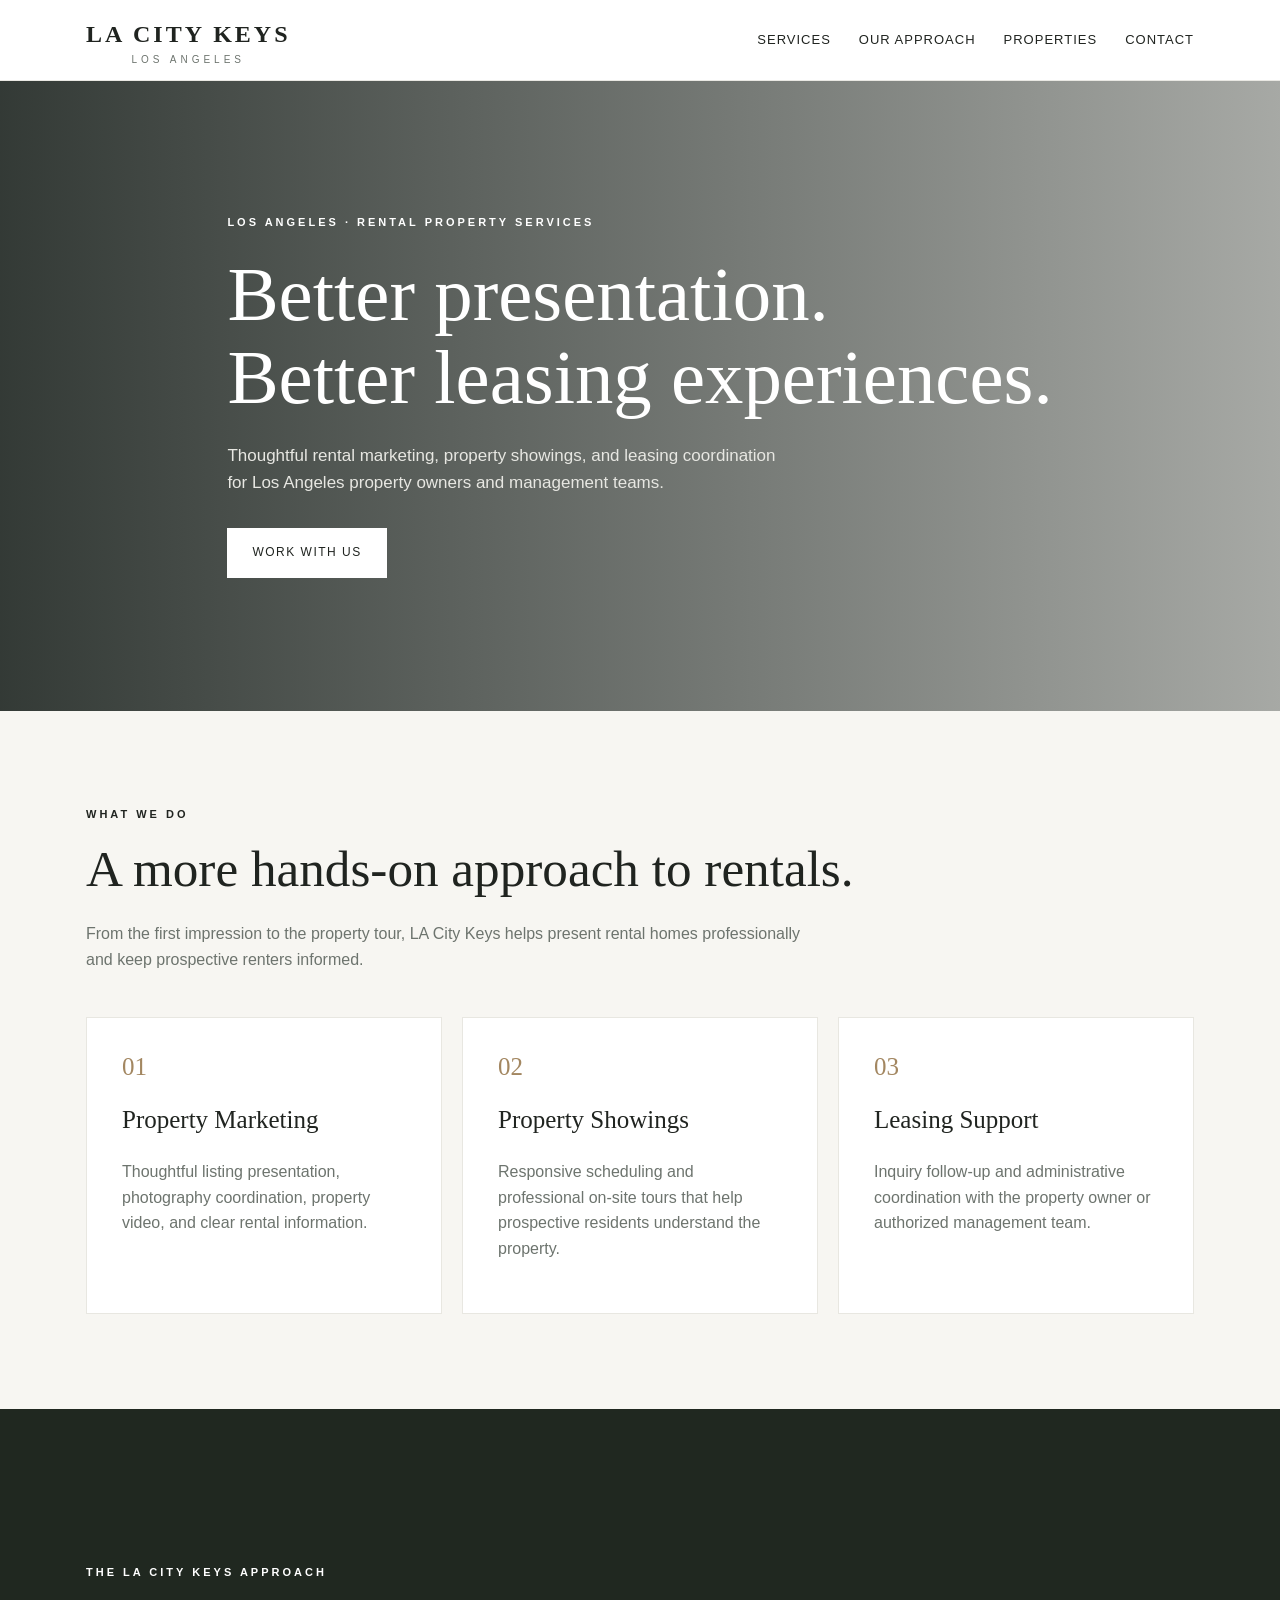
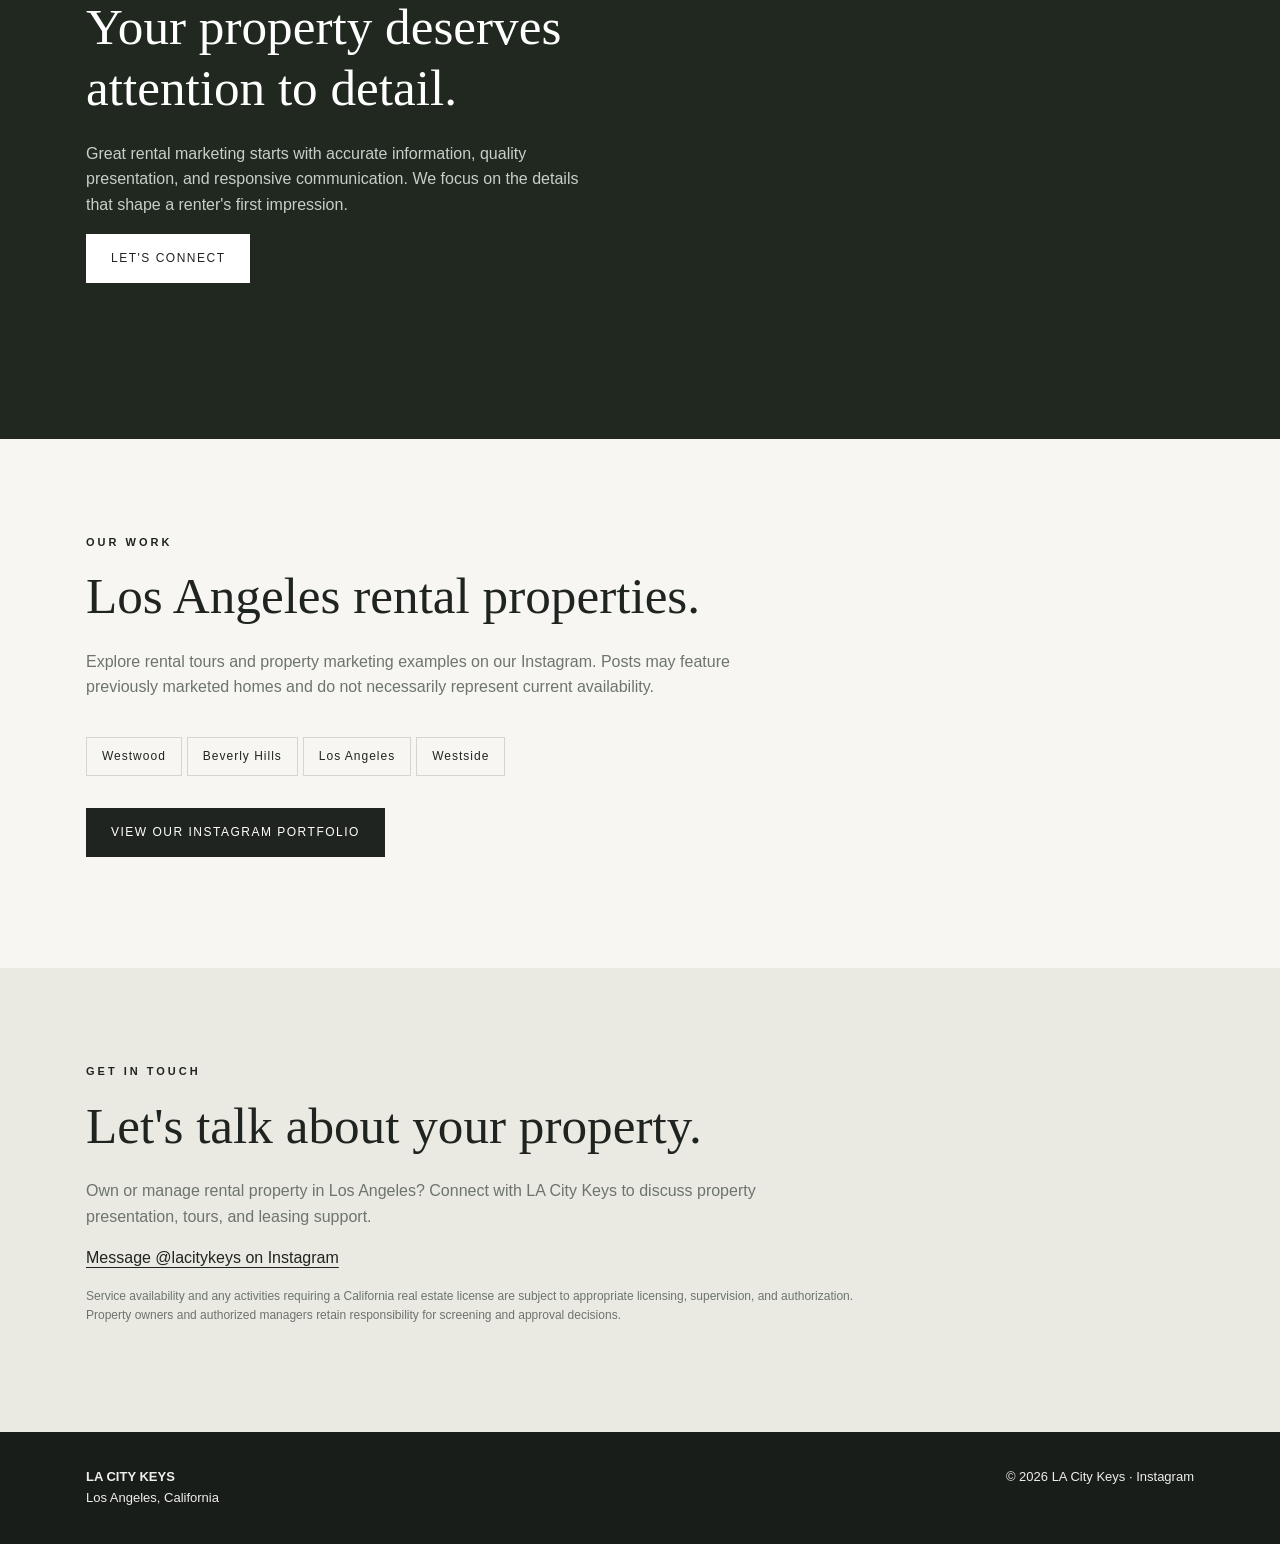
==== index.html @ 5810ad97 "Add files via upload" ====
<!doctype html>
<html lang="en"><head><meta charset="utf-8"><meta name="viewport" content="width=device-width,initial-scale=1"><meta name="description" content="LA City Keys provides rental property marketing, professional property tours, and leasing coordination support across Los Angeles."><title>LA City Keys | Los Angeles Rental Marketing & Leasing Support</title><style>
:root{--ink:#202420;--cream:#f7f6f2;--muted:#6d746e;--accent:#a38761}*{box-sizing:border-box}html{scroll-behavior:smooth}body{margin:0;font-family:Arial,Helvetica,sans-serif;color:var(--ink);background:var(--cream);line-height:1.6}a{color:inherit;text-decoration:none}.wrap{max-width:1160px;margin:auto;padding:0 26px}header{background:#fff;position:sticky;top:0;z-index:10;border-bottom:1px solid #e9e8e3}nav{display:flex;justify-content:space-between;align-items:center;min-height:80px}.logo{font-family:Georgia,serif;font-size:24px;letter-spacing:3px;font-weight:bold}.logo small{display:block;font:10px Arial;letter-spacing:4px;color:var(--muted);text-align:center}nav .links{display:flex;gap:28px;align-items:center;font-size:13px;letter-spacing:1px;text-transform:uppercase}.button{display:inline-block;background:var(--ink);color:white;padding:15px 25px;font-size:12px;letter-spacing:1.5px;text-transform:uppercase;border:0;cursor:pointer}.button.light{background:#fff;color:var(--ink)}.hero{min-height:630px;display:flex;align-items:center;background:linear-gradient(90deg,rgba(17,25,21,.85),rgba(17,25,21,.35)),url('https://images.unsplash.com/photo-1600607687939-ce8a6c25118c?auto=format&fit=crop&w=1800&q=85') center/cover;color:white}.eyebrow{text-transform:uppercase;letter-spacing:3px;font-size:11px;font-weight:bold}.hero h1{font-family:Georgia,serif;font-size:clamp(45px,6vw,83px);line-height:1.08;max-width:850px;font-weight:normal;margin:22px 0}.hero p{max-width:570px;font-size:17px;color:#e7e7e2;margin-bottom:32px}section{padding:95px 0}.heading{font:normal clamp(34px,4vw,52px) Georgia,serif;line-height:1.2;margin:14px 0 22px}.intro{max-width:720px;color:var(--muted)}.grid{display:grid;grid-template-columns:repeat(3,1fr);gap:20px;margin-top:45px}.tile{background:white;padding:35px;border:1px solid #e8e7e1}.num{font:25px Georgia,serif;color:var(--accent)}h3{font:normal 25px Georgia,serif}.tile p,.split p{color:var(--muted)}.dark{background:#202820;color:#fff}.dark p{color:#c8cec8}.split{display:grid;grid-template-columns:1fr 1fr;gap:70px;align-items:center}.photo{min-height:440px;background:url('https://images.unsplash.com/photo-1600566753190-17f0baa2a6c3?auto=format&fit=crop&w=1100&q=85') center/cover}.tag{display:inline-block;border:1px solid #d6d6ce;padding:9px 15px;margin:7px 5px 0 0;font-size:12px;letter-spacing:1px}.contact{background:#eae9e2}.contact a{text-decoration:underline;text-underline-offset:4px}footer{background:#181d19;color:#eee;padding:35px 0;font-size:13px}footer .wrap{display:flex;justify-content:space-between;gap:20px}.fine{font-size:12px;color:#aeb6ae;max-width:800px}@media(max-width:750px){nav{flex-direction:column;padding:18px 0;gap:14px}nav .links{gap:14px;flex-wrap:wrap;justify-content:center;font-size:11px}.hero{min-height:570px}.grid,.split{grid-template-columns:1fr}.photo{min-height:290px}section{padding:65px 0}footer .wrap{flex-direction:column}}
</style></head><body>
<header><nav class="wrap"><a href="#top" class="logo">LA CITY KEYS<small>LOS ANGELES</small></a><div class="links"><a href="#services">Services</a><a href="#approach">Our Approach</a><a href="#portfolio">Properties</a><a href="#contact">Contact</a></div></nav></header>
<main id="top"><div class="hero"><div class="wrap"><div class="eyebrow">Los Angeles · Rental Property Services</div><h1>Better presentation.<br>Better leasing experiences.</h1><p>Thoughtful rental marketing, property showings, and leasing coordination for Los Angeles property owners and management teams.</p><a class="button light" href="#contact">Work With Us</a></div></div>
<section id="services"><div class="wrap"><div class="eyebrow">What we do</div><h2 class="heading">A more hands-on approach to rentals.</h2><p class="intro">From the first impression to the property tour, LA City Keys helps present rental homes professionally and keep prospective renters informed.</p><div class="grid"><article class="tile"><div class="num">01</div><h3>Property Marketing</h3><p>Thoughtful listing presentation, photography coordination, property video, and clear rental information.</p></article><article class="tile"><div class="num">02</div><h3>Property Showings</h3><p>Responsive scheduling and professional on-site tours that help prospective residents understand the property.</p></article><article class="tile"><div class="num">03</div><h3>Leasing Support</h3><p>Inquiry follow-up and administrative coordination with the property owner or authorized management team.</p></article></div></div></section>
<section id="approach" class="dark"><div class="wrap split"><div><div class="eyebrow">The LA City Keys approach</div><h2 class="heading">Your property deserves attention to detail.</h2><p>Great rental marketing starts with accurate information, quality presentation, and responsive communication. We focus on the details that shape a renter's first impression.</p><a class="button light" href="#contact">Let's Connect</a></div><div class="photo" role="img" aria-label="Contemporary residential interior"></div></div></section>
<section id="portfolio"><div class="wrap"><div class="eyebrow">Our work</div><h2 class="heading">Los Angeles rental properties.</h2><p class="intro">Explore rental tours and property marketing examples on our Instagram. Posts may feature previously marketed homes and do not necessarily represent current availability.</p><div style="margin-top:30px"><span class="tag">Westwood</span><span class="tag">Beverly Hills</span><span class="tag">Los Angeles</span><span class="tag">Westside</span></div><p style="margin-top:32px"><a class="button" href="https://www.instagram.com/lacitykeys/" target="_blank" rel="noopener">View Our Instagram Portfolio</a></p></div></section>
<section id="contact" class="contact"><div class="wrap"><div class="eyebrow">Get in touch</div><h2 class="heading">Let's talk about your property.</h2><p class="intro">Own or manage rental property in Los Angeles? Connect with LA City Keys to discuss property presentation, tours, and leasing support.</p><p><a href="https://www.instagram.com/lacitykeys/" target="_blank" rel="noopener">Message @lacitykeys on Instagram</a></p><p class="fine" style="color:#6d746e">Service availability and any activities requiring a California real estate license are subject to appropriate licensing, supervision, and authorization. Property owners and authorized managers retain responsibility for screening and approval decisions.</p></div></section></main>
<footer><div class="wrap"><div><strong>LA CITY KEYS</strong><div>Los Angeles, California</div></div><div>© <span id="year"></span> LA City Keys · <a href="https://www.instagram.com/lacitykeys/">Instagram</a></div></div></footer><script>document.getElementById('year').textContent=new Date().getFullYear()</script></body></html>
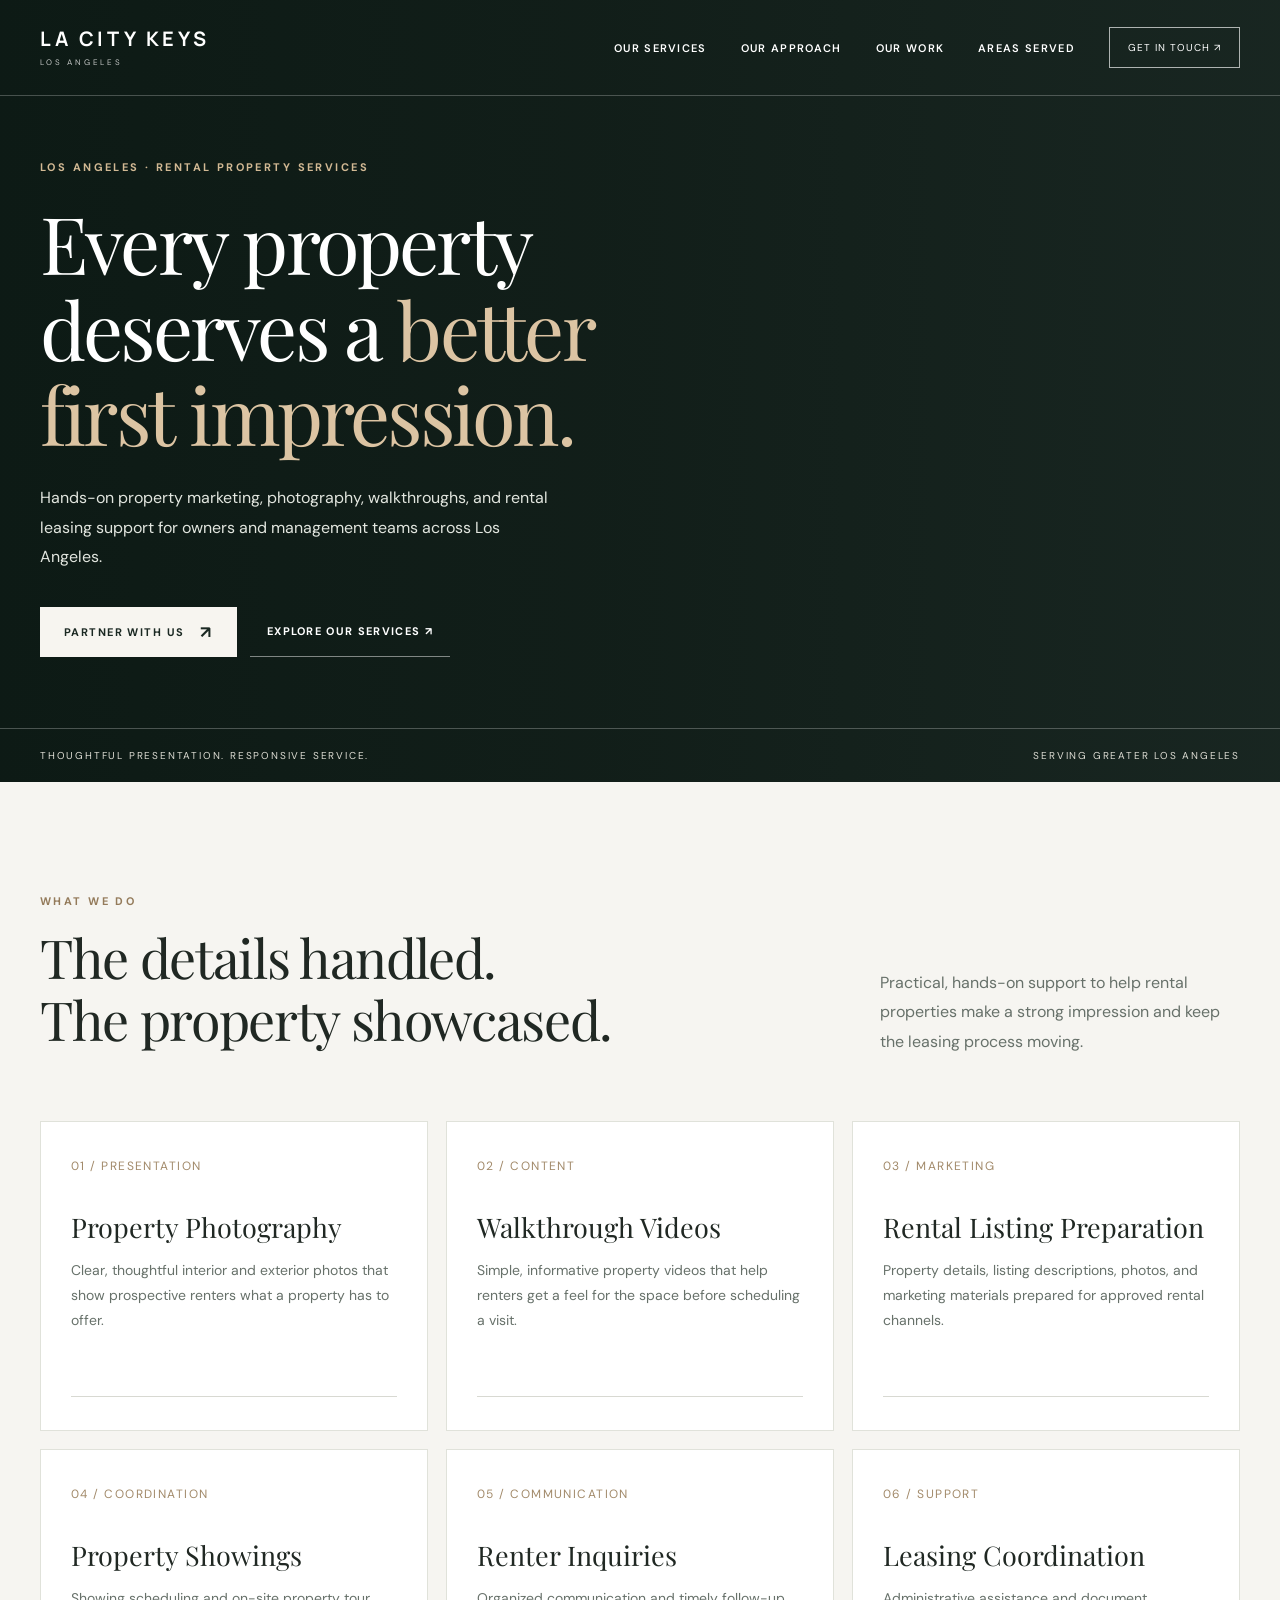
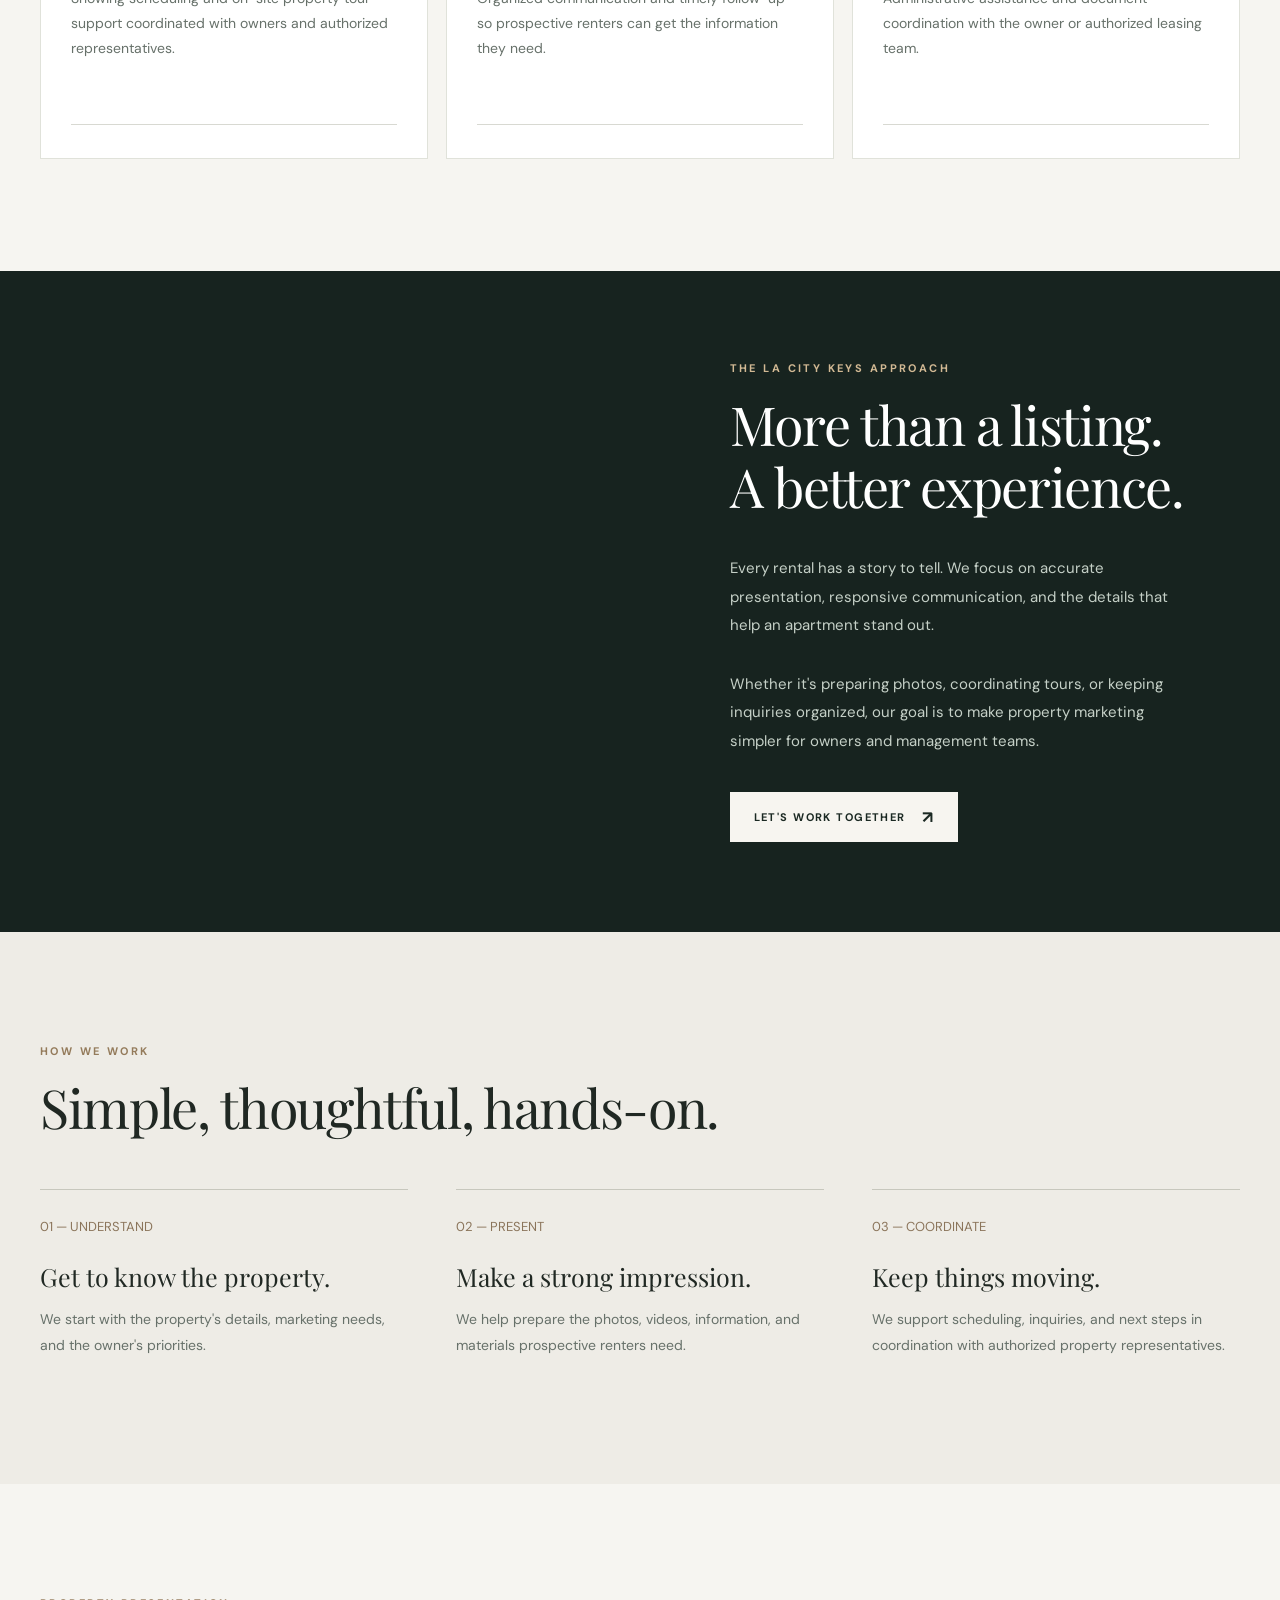
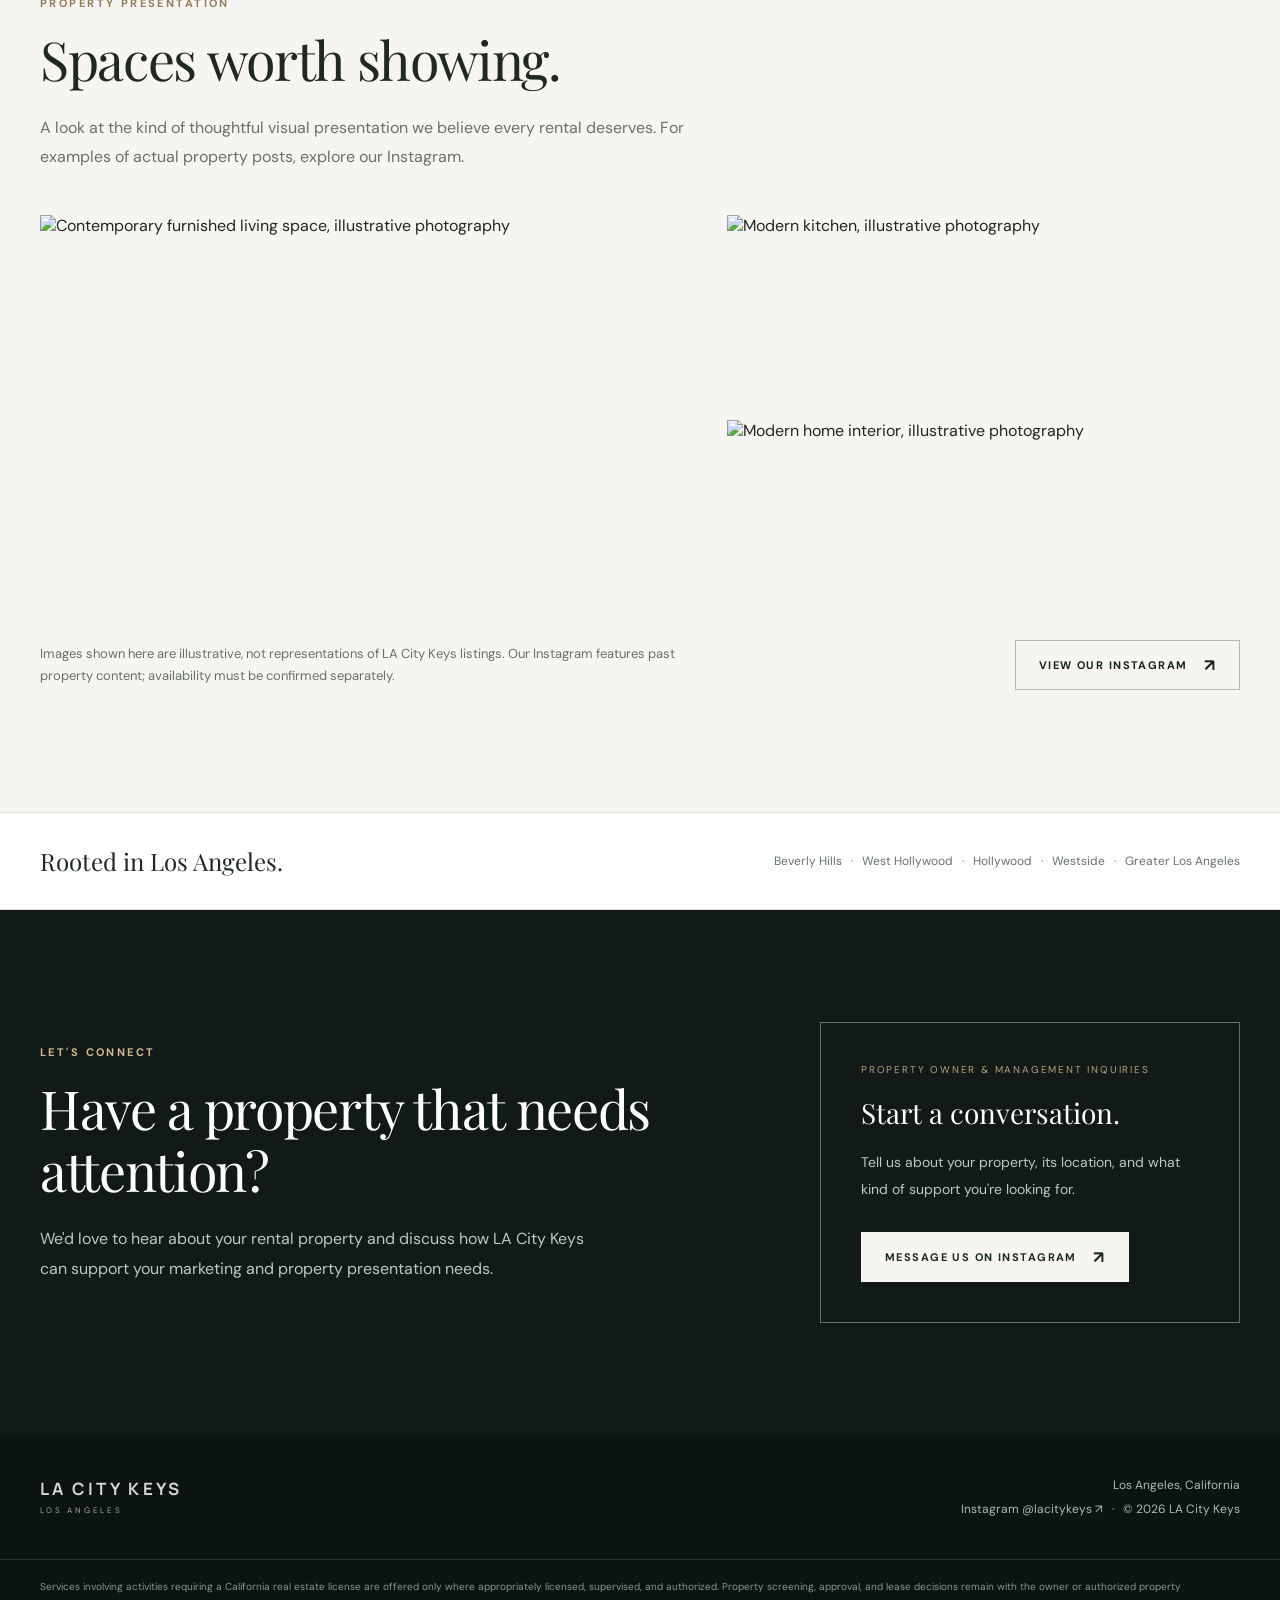
==== commit 6dc0c7dc: "Add files via upload" ====
--- a/index.html
+++ b/index.html
@@ -1,11 +1,26 @@
 <!doctype html>
-<html lang="en"><head><meta charset="utf-8"><meta name="viewport" content="width=device-width,initial-scale=1"><meta name="description" content="LA City Keys provides rental property marketing, professional property tours, and leasing coordination support across Los Angeles."><title>LA City Keys | Los Angeles Rental Marketing & Leasing Support</title><style>
-:root{--ink:#202420;--cream:#f7f6f2;--muted:#6d746e;--accent:#a38761}*{box-sizing:border-box}html{scroll-behavior:smooth}body{margin:0;font-family:Arial,Helvetica,sans-serif;color:var(--ink);background:var(--cream);line-height:1.6}a{color:inherit;text-decoration:none}.wrap{max-width:1160px;margin:auto;padding:0 26px}header{background:#fff;position:sticky;top:0;z-index:10;border-bottom:1px solid #e9e8e3}nav{display:flex;justify-content:space-between;align-items:center;min-height:80px}.logo{font-family:Georgia,serif;font-size:24px;letter-spacing:3px;font-weight:bold}.logo small{display:block;font:10px Arial;letter-spacing:4px;color:var(--muted);text-align:center}nav .links{display:flex;gap:28px;align-items:center;font-size:13px;letter-spacing:1px;text-transform:uppercase}.button{display:inline-block;background:var(--ink);color:white;padding:15px 25px;font-size:12px;letter-spacing:1.5px;text-transform:uppercase;border:0;cursor:pointer}.button.light{background:#fff;color:var(--ink)}.hero{min-height:630px;display:flex;align-items:center;background:linear-gradient(90deg,rgba(17,25,21,.85),rgba(17,25,21,.35)),url('https://images.unsplash.com/photo-1600607687939-ce8a6c25118c?auto=format&fit=crop&w=1800&q=85') center/cover;color:white}.eyebrow{text-transform:uppercase;letter-spacing:3px;font-size:11px;font-weight:bold}.hero h1{font-family:Georgia,serif;font-size:clamp(45px,6vw,83px);line-height:1.08;max-width:850px;font-weight:normal;margin:22px 0}.hero p{max-width:570px;font-size:17px;color:#e7e7e2;margin-bottom:32px}section{padding:95px 0}.heading{font:normal clamp(34px,4vw,52px) Georgia,serif;line-height:1.2;margin:14px 0 22px}.intro{max-width:720px;color:var(--muted)}.grid{display:grid;grid-template-columns:repeat(3,1fr);gap:20px;margin-top:45px}.tile{background:white;padding:35px;border:1px solid #e8e7e1}.num{font:25px Georgia,serif;color:var(--accent)}h3{font:normal 25px Georgia,serif}.tile p,.split p{color:var(--muted)}.dark{background:#202820;color:#fff}.dark p{color:#c8cec8}.split{display:grid;grid-template-columns:1fr 1fr;gap:70px;align-items:center}.photo{min-height:440px;background:url('https://images.unsplash.com/photo-1600566753190-17f0baa2a6c3?auto=format&fit=crop&w=1100&q=85') center/cover}.tag{display:inline-block;border:1px solid #d6d6ce;padding:9px 15px;margin:7px 5px 0 0;font-size:12px;letter-spacing:1px}.contact{background:#eae9e2}.contact a{text-decoration:underline;text-underline-offset:4px}footer{background:#181d19;color:#eee;padding:35px 0;font-size:13px}footer .wrap{display:flex;justify-content:space-between;gap:20px}.fine{font-size:12px;color:#aeb6ae;max-width:800px}@media(max-width:750px){nav{flex-direction:column;padding:18px 0;gap:14px}nav .links{gap:14px;flex-wrap:wrap;justify-content:center;font-size:11px}.hero{min-height:570px}.grid,.split{grid-template-columns:1fr}.photo{min-height:290px}section{padding:65px 0}footer .wrap{flex-direction:column}}
-</style></head><body>
-<header><nav class="wrap"><a href="#top" class="logo">LA CITY KEYS<small>LOS ANGELES</small></a><div class="links"><a href="#services">Services</a><a href="#approach">Our Approach</a><a href="#portfolio">Properties</a><a href="#contact">Contact</a></div></nav></header>
-<main id="top"><div class="hero"><div class="wrap"><div class="eyebrow">Los Angeles · Rental Property Services</div><h1>Better presentation.<br>Better leasing experiences.</h1><p>Thoughtful rental marketing, property showings, and leasing coordination for Los Angeles property owners and management teams.</p><a class="button light" href="#contact">Work With Us</a></div></div>
-<section id="services"><div class="wrap"><div class="eyebrow">What we do</div><h2 class="heading">A more hands-on approach to rentals.</h2><p class="intro">From the first impression to the property tour, LA City Keys helps present rental homes professionally and keep prospective renters informed.</p><div class="grid"><article class="tile"><div class="num">01</div><h3>Property Marketing</h3><p>Thoughtful listing presentation, photography coordination, property video, and clear rental information.</p></article><article class="tile"><div class="num">02</div><h3>Property Showings</h3><p>Responsive scheduling and professional on-site tours that help prospective residents understand the property.</p></article><article class="tile"><div class="num">03</div><h3>Leasing Support</h3><p>Inquiry follow-up and administrative coordination with the property owner or authorized management team.</p></article></div></div></section>
-<section id="approach" class="dark"><div class="wrap split"><div><div class="eyebrow">The LA City Keys approach</div><h2 class="heading">Your property deserves attention to detail.</h2><p>Great rental marketing starts with accurate information, quality presentation, and responsive communication. We focus on the details that shape a renter's first impression.</p><a class="button light" href="#contact">Let's Connect</a></div><div class="photo" role="img" aria-label="Contemporary residential interior"></div></div></section>
-<section id="portfolio"><div class="wrap"><div class="eyebrow">Our work</div><h2 class="heading">Los Angeles rental properties.</h2><p class="intro">Explore rental tours and property marketing examples on our Instagram. Posts may feature previously marketed homes and do not necessarily represent current availability.</p><div style="margin-top:30px"><span class="tag">Westwood</span><span class="tag">Beverly Hills</span><span class="tag">Los Angeles</span><span class="tag">Westside</span></div><p style="margin-top:32px"><a class="button" href="https://www.instagram.com/lacitykeys/" target="_blank" rel="noopener">View Our Instagram Portfolio</a></p></div></section>
-<section id="contact" class="contact"><div class="wrap"><div class="eyebrow">Get in touch</div><h2 class="heading">Let's talk about your property.</h2><p class="intro">Own or manage rental property in Los Angeles? Connect with LA City Keys to discuss property presentation, tours, and leasing support.</p><p><a href="https://www.instagram.com/lacitykeys/" target="_blank" rel="noopener">Message @lacitykeys on Instagram</a></p><p class="fine" style="color:#6d746e">Service availability and any activities requiring a California real estate license are subject to appropriate licensing, supervision, and authorization. Property owners and authorized managers retain responsibility for screening and approval decisions.</p></div></section></main>
-<footer><div class="wrap"><div><strong>LA CITY KEYS</strong><div>Los Angeles, California</div></div><div>© <span id="year"></span> LA City Keys · <a href="https://www.instagram.com/lacitykeys/">Instagram</a></div></div></footer><script>document.getElementById('year').textContent=new Date().getFullYear()</script></body></html>
+<html lang="en">
+<head>
+<meta charset="utf-8"><meta name="viewport" content="width=device-width, initial-scale=1"><meta name="theme-color" content="#17231f">
+<title>LA City Keys | Rental Marketing & Property Services in Los Angeles</title>
+<meta name="description" content="LA City Keys provides hands-on rental property photography, listing preparation, property walkthroughs, showing coordination and leasing support in Los Angeles.">
+<meta property="og:type" content="website"><meta property="og:title" content="LA City Keys | Los Angeles Rental Property Services"><meta property="og:description" content="A thoughtful approach to rental marketing, property presentation and leasing support in Los Angeles."><meta property="og:url" content="https://lacitykeys.com/"><link rel="canonical" href="https://lacitykeys.com/">
+<link rel="preconnect" href="https://images.unsplash.com"><link rel="preconnect" href="https://fonts.googleapis.com"><link rel="preconnect" href="https://fonts.gstatic.com" crossorigin>
+<link href="https://fonts.googleapis.com/css2?family=DM+Sans:wght@400;500;600;700&family=Manrope:wght@400;500;600;700&family=Playfair+Display:wght@400;500;600&display=swap" rel="stylesheet">
+<style>
+:root{--forest:#17231f;--deep:#111a17;--cream:#f6f5f1;--sand:#e9e5dd;--gold:#b7a080;--ink:#202823;--muted:#67716a;--line:#e0e2da}*{box-sizing:border-box}html{scroll-behavior:smooth}body{margin:0;background:var(--cream);color:var(--ink);font-family:'DM Sans',sans-serif;-webkit-font-smoothing:antialiased}a{color:inherit;text-decoration:none}button{font:inherit}img{display:block;width:100%;object-fit:cover}.container{width:min(1200px,calc(100% - 72px));margin:auto}.eyebrow{font-size:11px;letter-spacing:.22em;font-weight:700;text-transform:uppercase}.eyebrow.gold{color:#d2b994}.eyebrow.muted{color:#947b5b}.heading{font-family:'Playfair Display',Georgia,serif;font-size:clamp(34px,4.2vw,58px);font-weight:400;line-height:1.16;letter-spacing:-.025em;margin:18px 0 22px}.lead{font-size:16px;line-height:1.85;color:var(--muted);max-width:650px}.btn{display:inline-flex;align-items:center;justify-content:center;gap:16px;padding:17px 23px;border:1px solid transparent;font-size:11px;font-weight:700;letter-spacing:.13em;text-transform:uppercase;transition:background .2s,transform .2s}.btn:hover{transform:translateY(-2px)}.btn.light{background:#f7f5f0;color:#1b2923}.btn.dark{background:var(--forest);color:white}.btn.outline{border-color:#b8b7af;color:var(--forest)}.arrow{font-size:17px;line-height:0}.site-header{position:absolute;z-index:30;width:100%;border-bottom:1px solid rgba(255,255,255,.24);color:white}.nav{height:95px;display:flex;align-items:center;justify-content:space-between;gap:25px}.brand{display:inline-flex;flex-direction:column;align-items:flex-start;line-height:1}.brand strong{font-family:'Manrope',sans-serif;letter-spacing:.18em;font-weight:700;font-size:20px}.brand small{margin-top:9px;letter-spacing:.35em;font-size:8px;opacity:.75}.nav-links{display:flex;align-items:center;gap:34px}.nav-links>a:not(.nav-cta){font-size:11px;letter-spacing:.12em;text-transform:uppercase;font-weight:600}.nav-links>a:hover{color:#e0c7a5}.nav-cta{border:1px solid rgba(255,255,255,.65);padding:13px 18px;font-size:10px;letter-spacing:.1em;text-transform:uppercase}.menu-btn{display:none;background:transparent;color:white;border:1px solid #ffffff66;padding:9px 12px;cursor:pointer}.hero{position:relative;min-height:770px;display:flex;align-items:center;color:#fff;background:#1b2924;overflow:hidden}.hero:before{content:'';position:absolute;inset:0;background:linear-gradient(90deg,rgba(11,24,19,.88) 0%,rgba(13,25,20,.67) 48%,rgba(12,23,19,.17) 100%),url('https://images.unsplash.com/photo-1600607687920-4e2a09cf159d?auto=format&fit=crop&w=2200&q=85') center 54%/cover}.hero-content{position:relative;padding:160px 0 125px}.hero h1{font-family:'Playfair Display',Georgia,serif;font-size:clamp(50px,6.2vw,88px);line-height:1.08;letter-spacing:-.035em;font-weight:400;max-width:850px;margin:26px 0}.hero h1 em{color:#dcc4a3;font-style:normal}.hero p{max-width:520px;color:#e2e6df;line-height:1.85;font-size:16px;margin:0 0 35px}.hero-actions{display:flex;gap:13px;flex-wrap:wrap}.hero-secondary{display:inline-flex;align-items:center;padding:16px 17px;font-size:11px;text-transform:uppercase;letter-spacing:.12em;font-weight:700;border-bottom:1px solid #ffffff77}.hero-bottom{position:absolute;bottom:0;left:0;right:0;border-top:1px solid #ffffff40}.hero-bottom .container{display:flex;justify-content:space-between;padding:20px 0;color:#dddcd3;font-size:10px;letter-spacing:.18em;text-transform:uppercase}.section{padding:112px 0}.section-head{display:flex;justify-content:space-between;align-items:end;gap:40px}.section-head .heading{max-width:650px}.section-head .lead{max-width:360px}.services-grid{display:grid;grid-template-columns:repeat(3,1fr);gap:18px;margin-top:48px}.service-card{background:white;border:1px solid var(--line);padding:36px 30px 33px;min-height:310px;display:flex;flex-direction:column}.service-card .number{font-size:12px;color:#a28a6a;letter-spacing:.12em}.service-card h3{font-family:'Playfair Display',Georgia,serif;font-weight:400;font-size:27px;line-height:1.2;margin:37px 0 15px}.service-card p{font-size:14px;line-height:1.8;color:var(--muted);margin:0}.service-card .rule{margin-top:auto;padding-top:30px;border-bottom:1px solid #d8d9d2}.feature{background:var(--forest);color:#fff}.feature-grid{display:grid;grid-template-columns:1fr 1fr;min-height:590px}.feature-image{background:url('https://images.unsplash.com/photo-1600566753190-17f0baa2a6c3?auto=format&fit=crop&w=1400&q=85') center/cover;min-height:510px}.feature-copy{padding:90px clamp(38px,7vw,110px);display:flex;flex-direction:column;justify-content:center}.feature-copy .heading{max-width:570px}.feature-copy p{line-height:1.9;color:#c5d0c7;font-size:15px;max-width:500px}.feature-copy .btn{align-self:flex-start;margin-top:22px}.process{background:#eeece6}.process-grid{display:grid;grid-template-columns:repeat(3,1fr);gap:48px;margin-top:50px}.step{border-top:1px solid #c7c7bd;padding-top:25px}.step .num{color:#8b755b;font-size:13px}.step h3{font-family:'Playfair Display',Georgia,serif;font-size:25px;font-weight:400;margin:24px 0 12px}.step p{color:var(--muted);font-size:14px;line-height:1.85}.portfolio-grid{display:grid;grid-template-columns:1.3fr 1fr;gap:20px;margin-top:43px}.portfolio-grid img{height:390px}.portfolio-grid .small-stack{display:grid;grid-template-rows:1fr 1fr;gap:20px}.portfolio-grid .small-stack img{height:185px}.portfolio-note{display:flex;align-items:center;justify-content:space-between;gap:30px;margin-top:25px}.portfolio-note p{color:var(--muted);font-size:13px;line-height:1.7;max-width:650px}.areas{background:#fff;border-top:1px solid var(--line);border-bottom:1px solid var(--line)}.areas-inner{display:flex;align-items:center;justify-content:space-between;gap:30px;padding:32px 0}.areas-inner strong{font-family:'Playfair Display',Georgia,serif;font-size:24px;font-weight:400}.areas-inner span{font-size:12px;color:var(--muted);line-height:1.9}.contact{background:var(--deep);color:#fff}.contact-layout{display:grid;grid-template-columns:1.25fr .75fr;gap:80px;align-items:center}.contact .heading{max-width:690px}.contact p{color:#bdc9bf;line-height:1.9;max-width:550px}.contact-card{border:1px solid #64736b;padding:40px}.contact-card .label{font-size:10px;letter-spacing:.18em;color:#b7a080;text-transform:uppercase}.contact-card h3{font-family:'Playfair Display',Georgia,serif;font-weight:400;font-size:28px;margin:18px 0}.contact-card p{font-size:14px}.contact-card .btn{margin-top:16px}.footer{background:#0c1411;color:#d2d9d3;padding:38px 0}.footer-inner{display:flex;justify-content:space-between;align-items:center;gap:25px}.footer .brand strong{font-size:17px}.footer-right{font-size:12px;color:#aebbb0;text-align:right;line-height:2}.disclaimer{background:#0c1411;color:#88988c;border-top:1px solid #26342d;padding:18px 0;font-size:10px;line-height:1.7}.disclaimer .container{max-width:1200px}@media(max-width:900px){.services-grid{grid-template-columns:repeat(2,1fr)}.feature-grid{grid-template-columns:1fr}.feature-image{min-height:400px}.feature-copy{padding:70px 8%}.contact-layout{gap:35px}.nav-links{gap:18px}}@media(max-width:680px){.container{width:min(100% - 38px,1200px)}.nav{height:76px}.brand strong{font-size:17px}.menu-btn{display:block}.nav-links{display:none;position:absolute;top:76px;left:0;right:0;background:#17231f;padding:24px 20px 28px;flex-direction:column;align-items:stretch;gap:22px;border-top:1px solid #ffffff30}.nav-links.open{display:flex}.nav-links .nav-cta{text-align:center}.hero{min-height:690px}.hero-content{padding:140px 0 105px}.hero h1{font-size:clamp(45px,12vw,65px)}.hero-bottom .container span:last-child{display:none}.section{padding:76px 0}.section-head{display:block}.services-grid,.process-grid,.portfolio-grid,.contact-layout{grid-template-columns:1fr}.service-card{min-height:265px}.service-card h3{margin-top:25px}.process-grid{gap:25px}.portfolio-grid img{height:290px}.portfolio-grid .small-stack{grid-template-columns:1fr 1fr;grid-template-rows:1fr}.portfolio-grid .small-stack img{height:150px}.portfolio-note,.areas-inner,.footer-inner{align-items:flex-start;flex-direction:column}.contact-card{padding:28px}.footer-right{text-align:left}.feature-image{min-height:320px}}
+</style>
+</head>
+<body>
+<header class="site-header"><nav class="container nav" aria-label="Main navigation"><a href="#top" class="brand" aria-label="LA City Keys home"><strong>LA CITY KEYS</strong><small>LOS ANGELES</small></a><button class="menu-btn" id="menu-btn" aria-expanded="false" aria-controls="nav-links">MENU ☰</button><div class="nav-links" id="nav-links"><a href="#services">Our Services</a><a href="#approach">Our Approach</a><a href="#portfolio">Our Work</a><a href="#areas">Areas Served</a><a class="nav-cta" href="#contact">Get In Touch ↗</a></div></nav></header>
+<main id="top">
+<section class="hero" aria-labelledby="hero-title"><div class="container hero-content"><div class="eyebrow gold">LOS ANGELES · RENTAL PROPERTY SERVICES</div><h1 id="hero-title">Every property<br>deserves a <em>better<br>first impression.</em></h1><p>Hands-on property marketing, photography, walkthroughs, and rental leasing support for owners and management teams across Los Angeles.</p><div class="hero-actions"><a class="btn light" href="#contact">Partner With Us <span class="arrow">↗</span></a><a class="hero-secondary" href="#services">Explore Our Services ↗</a></div></div><div class="hero-bottom"><div class="container"><span>Thoughtful presentation. Responsive service.</span><span>Serving Greater Los Angeles</span></div></div></section>
+<section class="section" id="services"><div class="container"><div class="section-head"><div><div class="eyebrow muted">WHAT WE DO</div><h2 class="heading">The details handled.<br>The property showcased.</h2></div><p class="lead">Practical, hands-on support to help rental properties make a strong impression and keep the leasing process moving.</p></div><div class="services-grid"><article class="service-card"><div class="number">01 / PRESENTATION</div><h3>Property Photography</h3><p>Clear, thoughtful interior and exterior photos that show prospective renters what a property has to offer.</p><div class="rule"></div></article><article class="service-card"><div class="number">02 / CONTENT</div><h3>Walkthrough Videos</h3><p>Simple, informative property videos that help renters get a feel for the space before scheduling a visit.</p><div class="rule"></div></article><article class="service-card"><div class="number">03 / MARKETING</div><h3>Rental Listing Preparation</h3><p>Property details, listing descriptions, photos, and marketing materials prepared for approved rental channels.</p><div class="rule"></div></article><article class="service-card"><div class="number">04 / COORDINATION</div><h3>Property Showings</h3><p>Showing scheduling and on-site property tour support coordinated with owners and authorized representatives.</p><div class="rule"></div></article><article class="service-card"><div class="number">05 / COMMUNICATION</div><h3>Renter Inquiries</h3><p>Organized communication and timely follow-up so prospective renters can get the information they need.</p><div class="rule"></div></article><article class="service-card"><div class="number">06 / SUPPORT</div><h3>Leasing Coordination</h3><p>Administrative assistance and document coordination with the owner or authorized leasing team.</p><div class="rule"></div></article></div></div></section>
+<section class="feature" id="approach"><div class="feature-grid"><div class="feature-image" role="img" aria-label="Bright contemporary apartment interior"></div><div class="feature-copy"><div class="eyebrow gold">THE LA CITY KEYS APPROACH</div><h2 class="heading">More than a listing. A better experience.</h2><p>Every rental has a story to tell. We focus on accurate presentation, responsive communication, and the details that help an apartment stand out.</p><p>Whether it's preparing photos, coordinating tours, or keeping inquiries organized, our goal is to make property marketing simpler for owners and management teams.</p><a href="#contact" class="btn light">Let's Work Together <span class="arrow">↗</span></a></div></div></section>
+<section class="section process"><div class="container"><div class="eyebrow muted">HOW WE WORK</div><h2 class="heading">Simple, thoughtful, hands-on.</h2><div class="process-grid"><div class="step"><span class="num">01 — UNDERSTAND</span><h3>Get to know the property.</h3><p>We start with the property's details, marketing needs, and the owner's priorities.</p></div><div class="step"><span class="num">02 — PRESENT</span><h3>Make a strong impression.</h3><p>We help prepare the photos, videos, information, and materials prospective renters need.</p></div><div class="step"><span class="num">03 — COORDINATE</span><h3>Keep things moving.</h3><p>We support scheduling, inquiries, and next steps in coordination with authorized property representatives.</p></div></div></div></section>
+<section class="section" id="portfolio"><div class="container"><div class="eyebrow muted">PROPERTY PRESENTATION</div><h2 class="heading">Spaces worth showing.</h2><p class="lead">A look at the kind of thoughtful visual presentation we believe every rental deserves. For examples of actual property posts, explore our Instagram.</p><div class="portfolio-grid"><img loading="lazy" src="https://images.unsplash.com/photo-1600607687920-4e2a09cf159d?auto=format&fit=crop&w=1300&q=85" alt="Contemporary furnished living space, illustrative photography"><div class="small-stack"><img loading="lazy" src="https://images.unsplash.com/photo-1600566753086-00f18fb6b3ea?auto=format&fit=crop&w=800&q=85" alt="Modern kitchen, illustrative photography"><img loading="lazy" src="https://images.unsplash.com/photo-1600566753051-f0b89df2dd90?auto=format&fit=crop&w=800&q=85" alt="Modern home interior, illustrative photography"></div></div><div class="portfolio-note"><p>Images shown here are illustrative, not representations of LA City Keys listings. Our Instagram features past property content; availability must be confirmed separately.</p><a class="btn outline" href="https://www.instagram.com/lacitykeys/" target="_blank" rel="noopener noreferrer">View Our Instagram <span class="arrow">↗</span></a></div></div></section>
+<section class="areas" id="areas"><div class="container areas-inner"><strong>Rooted in Los Angeles.</strong><span>Beverly Hills &nbsp; · &nbsp; West Hollywood &nbsp; · &nbsp; Hollywood &nbsp; · &nbsp; Westside &nbsp; · &nbsp; Greater Los Angeles</span></div></section>
+<section class="section contact" id="contact"><div class="container contact-layout"><div><div class="eyebrow gold">LET'S CONNECT</div><h2 class="heading">Have a property that needs attention?</h2><p>We'd love to hear about your rental property and discuss how LA City Keys can support your marketing and property presentation needs.</p></div><div class="contact-card"><div class="label">PROPERTY OWNER & MANAGEMENT INQUIRIES</div><h3>Start a conversation.</h3><p>Tell us about your property, its location, and what kind of support you're looking for.</p><a class="btn light" href="https://www.instagram.com/lacitykeys/" target="_blank" rel="noopener noreferrer">Message Us on Instagram <span class="arrow">↗</span></a></div></div></section>
+</main><footer class="footer"><div class="container footer-inner"><a class="brand" href="#top"><strong>LA CITY KEYS</strong><small>LOS ANGELES</small></a><div class="footer-right">Los Angeles, California<br><a href="https://www.instagram.com/lacitykeys/" target="_blank" rel="noopener noreferrer">Instagram @lacitykeys ↗</a> &nbsp; · &nbsp; © <span id="year"></span> LA City Keys</div></div></footer><div class="disclaimer"><div class="container">Services involving activities requiring a California real estate license are offered only where appropriately licensed, supervised, and authorized. Property screening, approval, and lease decisions remain with the owner or authorized property management team.</div></div>
+<script>document.getElementById('year').textContent=new Date().getFullYear();const menu=document.getElementById('menu-btn'),links=document.getElementById('nav-links');menu.addEventListener('click',()=>{const opened=links.classList.toggle('open');menu.setAttribute('aria-expanded',String(opened))});links.querySelectorAll('a').forEach(a=>a.addEventListener('click',()=>{links.classList.remove('open');menu.setAttribute('aria-expanded','false')}));</script>
+</body></html>
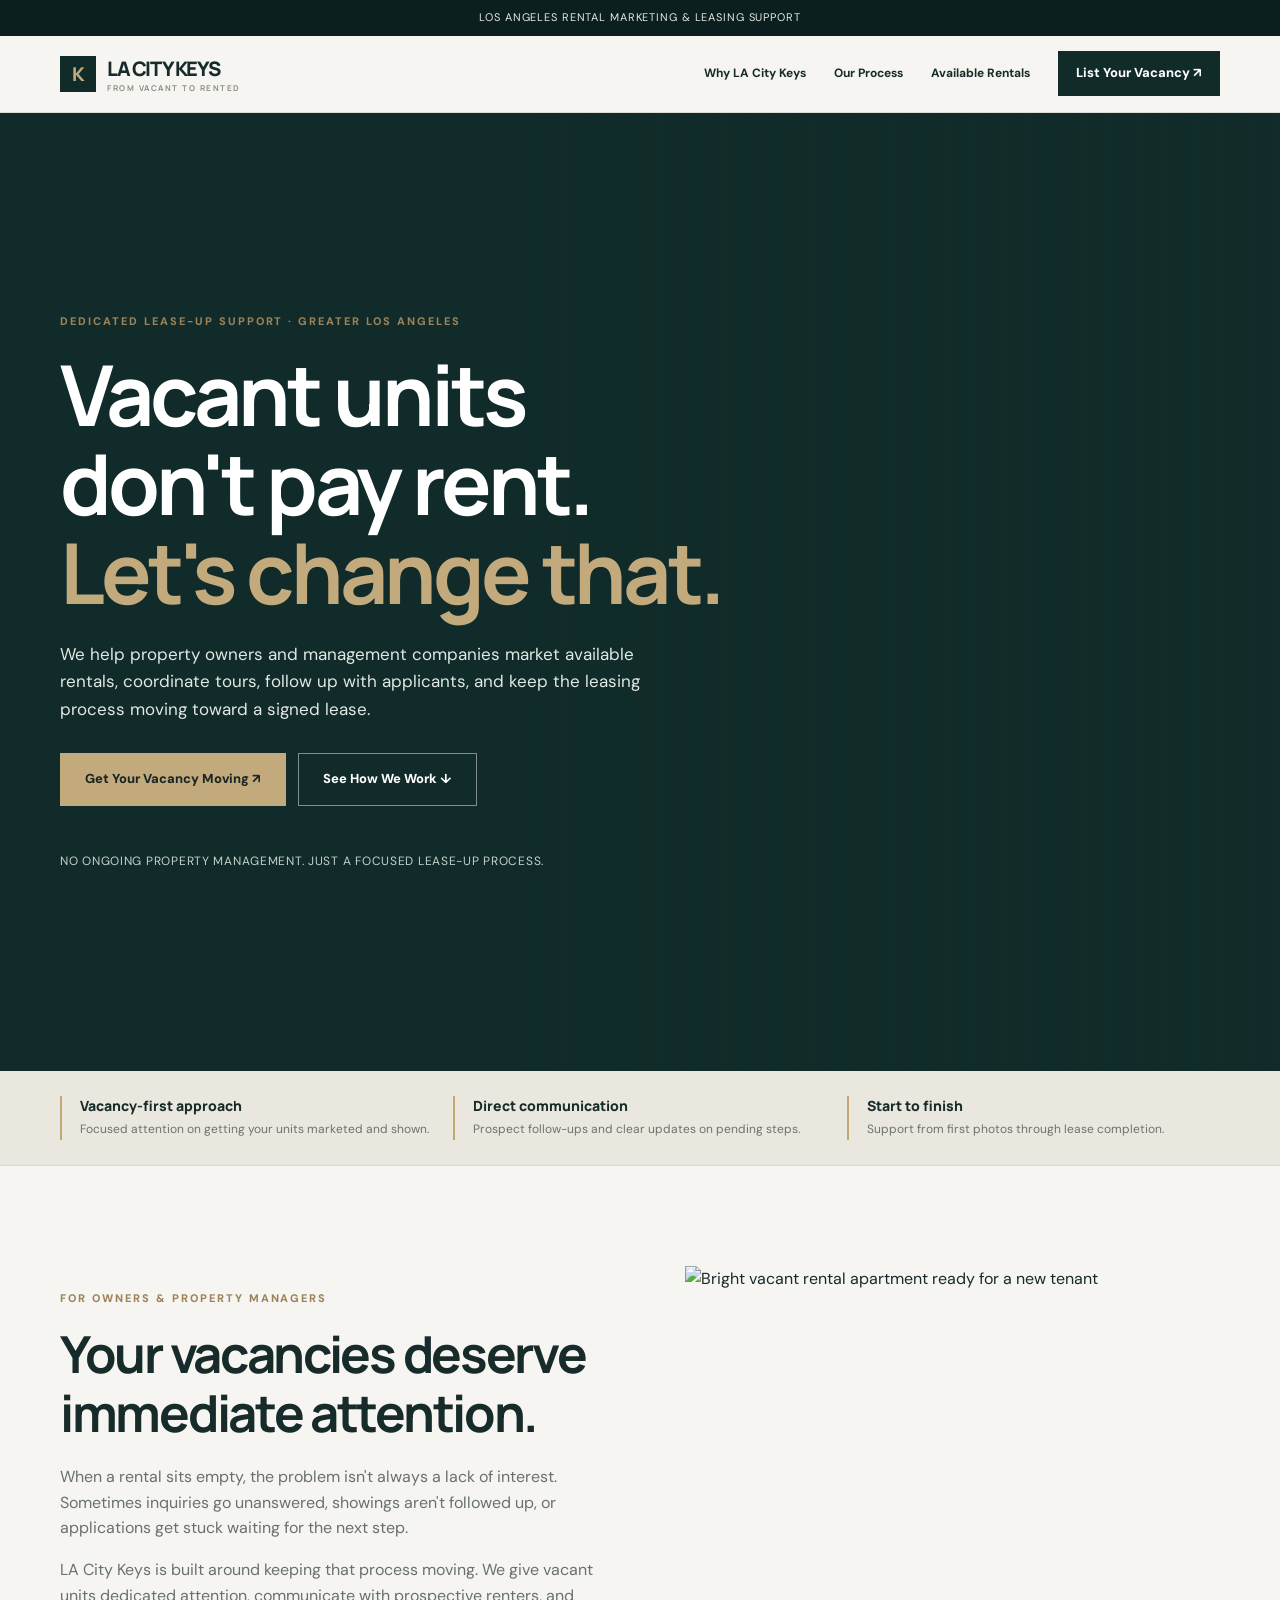
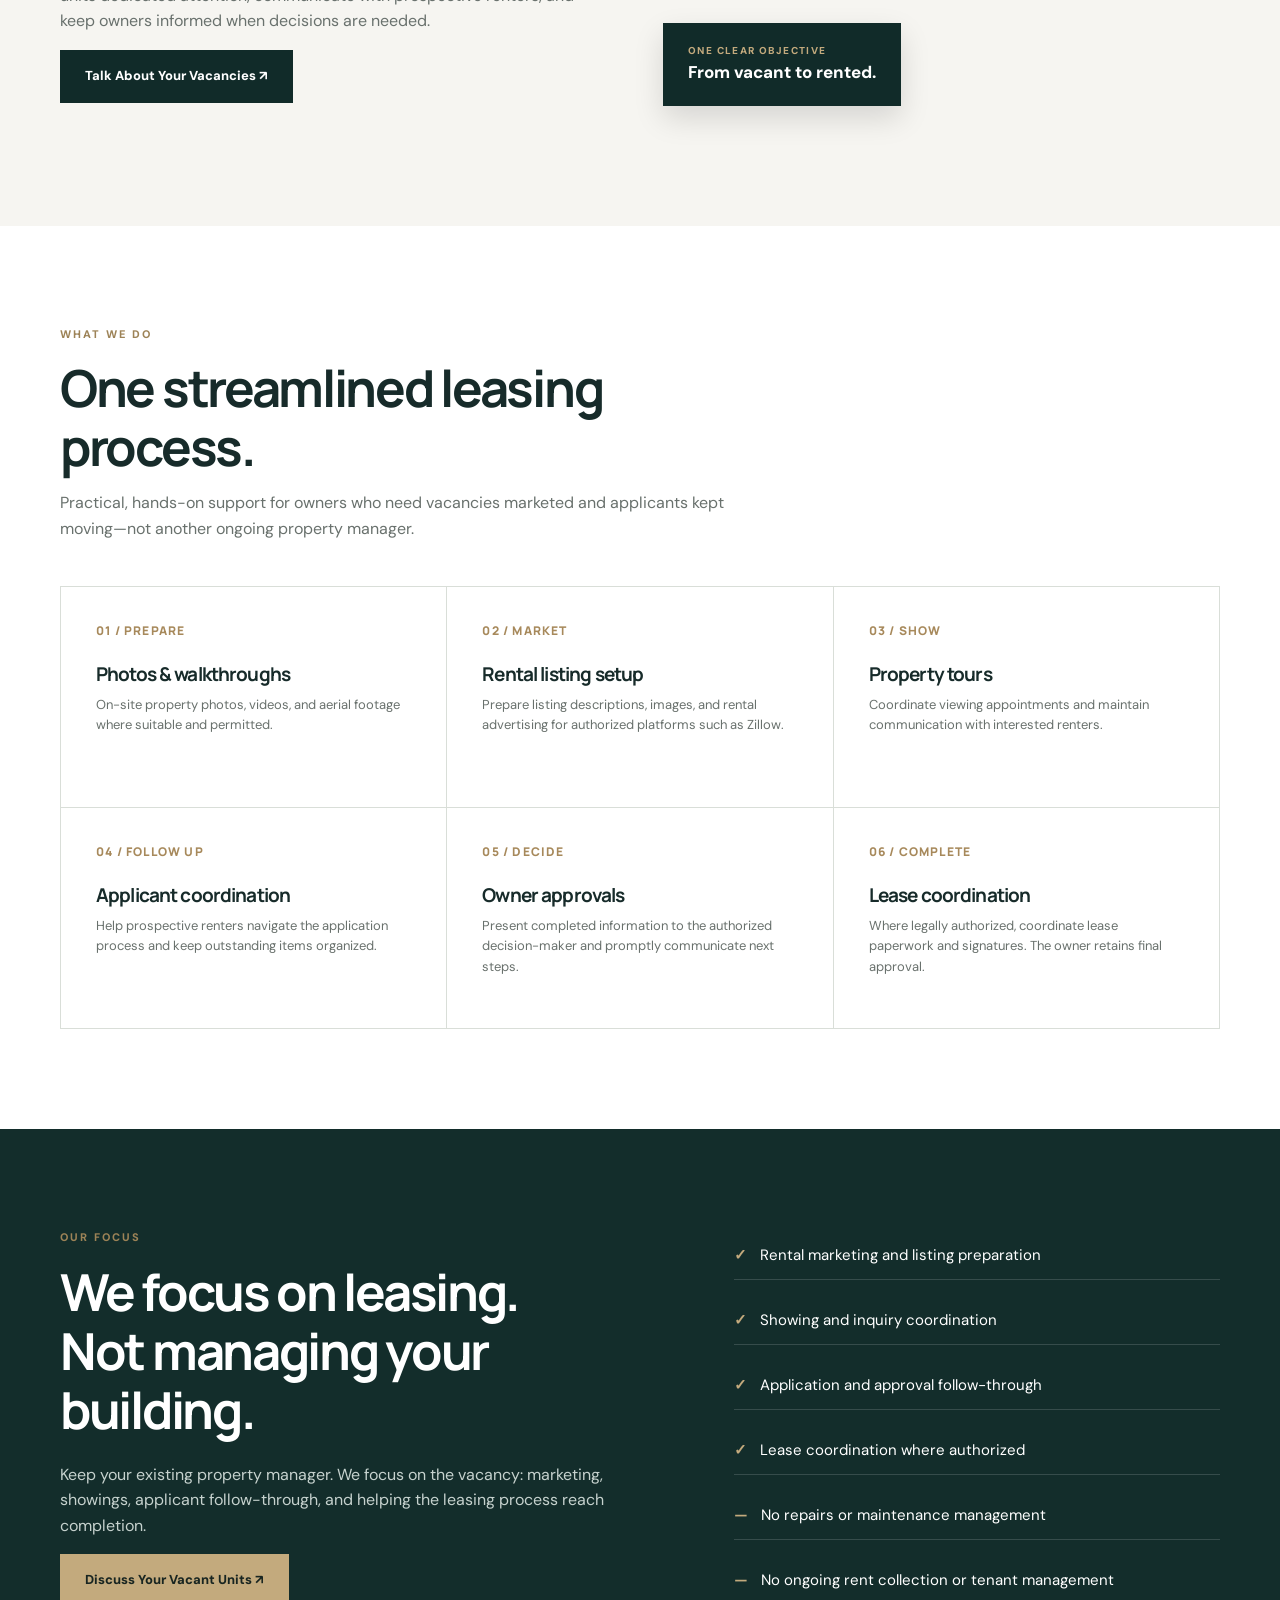
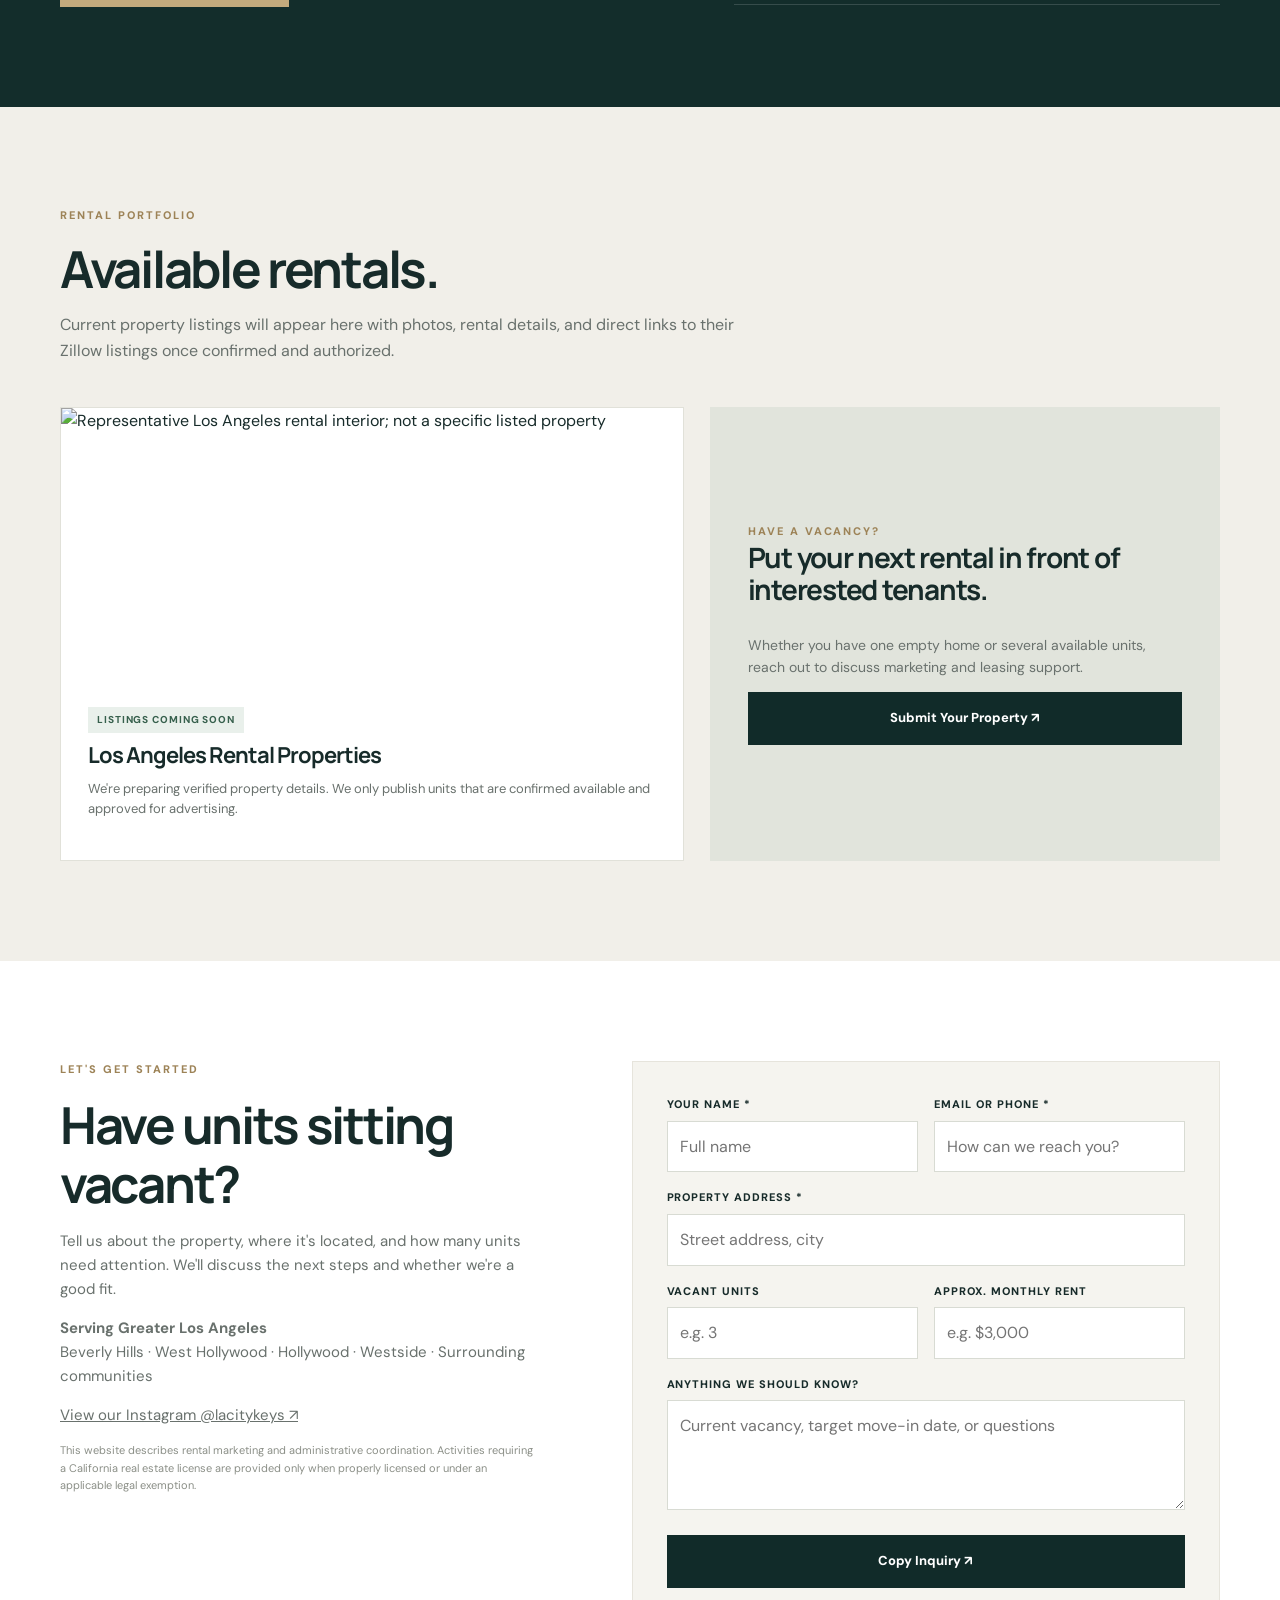
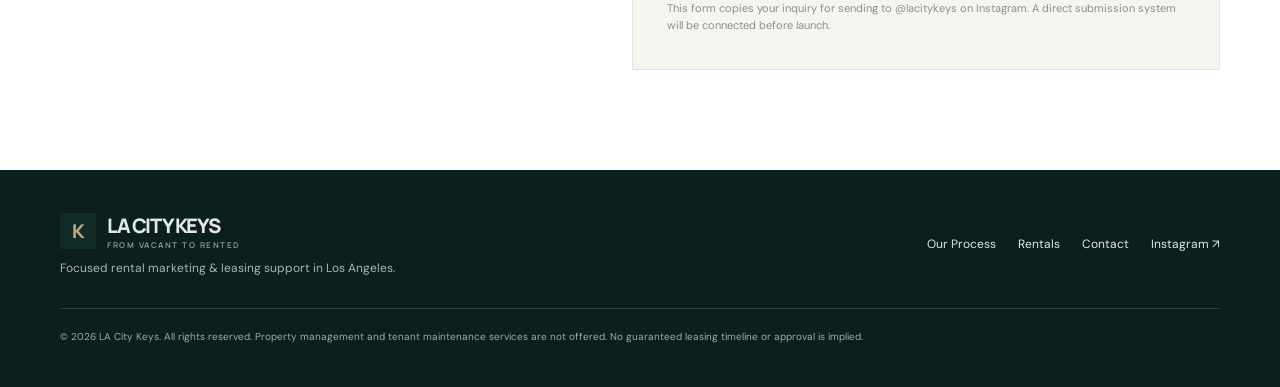
==== commit b2fcf9f2: "Add files via upload" ====
--- a/index.html
+++ b/index.html
@@ -1,26 +1,80 @@
 <!doctype html>
 <html lang="en">
 <head>
-<meta charset="utf-8"><meta name="viewport" content="width=device-width, initial-scale=1"><meta name="theme-color" content="#17231f">
-<title>LA City Keys | Rental Marketing & Property Services in Los Angeles</title>
-<meta name="description" content="LA City Keys provides hands-on rental property photography, listing preparation, property walkthroughs, showing coordination and leasing support in Los Angeles.">
-<meta property="og:type" content="website"><meta property="og:title" content="LA City Keys | Los Angeles Rental Property Services"><meta property="og:description" content="A thoughtful approach to rental marketing, property presentation and leasing support in Los Angeles."><meta property="og:url" content="https://lacitykeys.com/"><link rel="canonical" href="https://lacitykeys.com/">
-<link rel="preconnect" href="https://images.unsplash.com"><link rel="preconnect" href="https://fonts.googleapis.com"><link rel="preconnect" href="https://fonts.gstatic.com" crossorigin>
-<link href="https://fonts.googleapis.com/css2?family=DM+Sans:wght@400;500;600;700&family=Manrope:wght@400;500;600;700&family=Playfair+Display:wght@400;500;600&display=swap" rel="stylesheet">
+<meta charset="utf-8">
+<meta name="viewport" content="width=device-width,initial-scale=1">
+<meta name="theme-color" content="#132d2b">
+<title>LA City Keys | From Vacant to Rented | Los Angeles Rental Leasing</title>
+<meta name="description" content="Vacant units deserve immediate attention. LA City Keys helps Los Angeles property owners market rentals, coordinate showings and keep the leasing process moving.">
+<link rel="canonical" href="https://lacitykeys.com/">
+<meta property="og:title" content="LA City Keys | From Vacant to Rented">
+<meta property="og:description" content="Dedicated vacancy-focused rental marketing and leasing support in Los Angeles.">
+<meta property="og:url" content="https://lacitykeys.com/">
+<meta property="og:type" content="website">
+<link rel="preconnect" href="https://fonts.googleapis.com">
+<link rel="preconnect" href="https://fonts.gstatic.com" crossorigin>
+<link href="https://fonts.googleapis.com/css2?family=DM+Sans:wght@400;500;600;700&family=Manrope:wght@400;500;600;700;800&display=swap" rel="stylesheet">
 <style>
-:root{--forest:#17231f;--deep:#111a17;--cream:#f6f5f1;--sand:#e9e5dd;--gold:#b7a080;--ink:#202823;--muted:#67716a;--line:#e0e2da}*{box-sizing:border-box}html{scroll-behavior:smooth}body{margin:0;background:var(--cream);color:var(--ink);font-family:'DM Sans',sans-serif;-webkit-font-smoothing:antialiased}a{color:inherit;text-decoration:none}button{font:inherit}img{display:block;width:100%;object-fit:cover}.container{width:min(1200px,calc(100% - 72px));margin:auto}.eyebrow{font-size:11px;letter-spacing:.22em;font-weight:700;text-transform:uppercase}.eyebrow.gold{color:#d2b994}.eyebrow.muted{color:#947b5b}.heading{font-family:'Playfair Display',Georgia,serif;font-size:clamp(34px,4.2vw,58px);font-weight:400;line-height:1.16;letter-spacing:-.025em;margin:18px 0 22px}.lead{font-size:16px;line-height:1.85;color:var(--muted);max-width:650px}.btn{display:inline-flex;align-items:center;justify-content:center;gap:16px;padding:17px 23px;border:1px solid transparent;font-size:11px;font-weight:700;letter-spacing:.13em;text-transform:uppercase;transition:background .2s,transform .2s}.btn:hover{transform:translateY(-2px)}.btn.light{background:#f7f5f0;color:#1b2923}.btn.dark{background:var(--forest);color:white}.btn.outline{border-color:#b8b7af;color:var(--forest)}.arrow{font-size:17px;line-height:0}.site-header{position:absolute;z-index:30;width:100%;border-bottom:1px solid rgba(255,255,255,.24);color:white}.nav{height:95px;display:flex;align-items:center;justify-content:space-between;gap:25px}.brand{display:inline-flex;flex-direction:column;align-items:flex-start;line-height:1}.brand strong{font-family:'Manrope',sans-serif;letter-spacing:.18em;font-weight:700;font-size:20px}.brand small{margin-top:9px;letter-spacing:.35em;font-size:8px;opacity:.75}.nav-links{display:flex;align-items:center;gap:34px}.nav-links>a:not(.nav-cta){font-size:11px;letter-spacing:.12em;text-transform:uppercase;font-weight:600}.nav-links>a:hover{color:#e0c7a5}.nav-cta{border:1px solid rgba(255,255,255,.65);padding:13px 18px;font-size:10px;letter-spacing:.1em;text-transform:uppercase}.menu-btn{display:none;background:transparent;color:white;border:1px solid #ffffff66;padding:9px 12px;cursor:pointer}.hero{position:relative;min-height:770px;display:flex;align-items:center;color:#fff;background:#1b2924;overflow:hidden}.hero:before{content:'';position:absolute;inset:0;background:linear-gradient(90deg,rgba(11,24,19,.88) 0%,rgba(13,25,20,.67) 48%,rgba(12,23,19,.17) 100%),url('https://images.unsplash.com/photo-1600607687920-4e2a09cf159d?auto=format&fit=crop&w=2200&q=85') center 54%/cover}.hero-content{position:relative;padding:160px 0 125px}.hero h1{font-family:'Playfair Display',Georgia,serif;font-size:clamp(50px,6.2vw,88px);line-height:1.08;letter-spacing:-.035em;font-weight:400;max-width:850px;margin:26px 0}.hero h1 em{color:#dcc4a3;font-style:normal}.hero p{max-width:520px;color:#e2e6df;line-height:1.85;font-size:16px;margin:0 0 35px}.hero-actions{display:flex;gap:13px;flex-wrap:wrap}.hero-secondary{display:inline-flex;align-items:center;padding:16px 17px;font-size:11px;text-transform:uppercase;letter-spacing:.12em;font-weight:700;border-bottom:1px solid #ffffff77}.hero-bottom{position:absolute;bottom:0;left:0;right:0;border-top:1px solid #ffffff40}.hero-bottom .container{display:flex;justify-content:space-between;padding:20px 0;color:#dddcd3;font-size:10px;letter-spacing:.18em;text-transform:uppercase}.section{padding:112px 0}.section-head{display:flex;justify-content:space-between;align-items:end;gap:40px}.section-head .heading{max-width:650px}.section-head .lead{max-width:360px}.services-grid{display:grid;grid-template-columns:repeat(3,1fr);gap:18px;margin-top:48px}.service-card{background:white;border:1px solid var(--line);padding:36px 30px 33px;min-height:310px;display:flex;flex-direction:column}.service-card .number{font-size:12px;color:#a28a6a;letter-spacing:.12em}.service-card h3{font-family:'Playfair Display',Georgia,serif;font-weight:400;font-size:27px;line-height:1.2;margin:37px 0 15px}.service-card p{font-size:14px;line-height:1.8;color:var(--muted);margin:0}.service-card .rule{margin-top:auto;padding-top:30px;border-bottom:1px solid #d8d9d2}.feature{background:var(--forest);color:#fff}.feature-grid{display:grid;grid-template-columns:1fr 1fr;min-height:590px}.feature-image{background:url('https://images.unsplash.com/photo-1600566753190-17f0baa2a6c3?auto=format&fit=crop&w=1400&q=85') center/cover;min-height:510px}.feature-copy{padding:90px clamp(38px,7vw,110px);display:flex;flex-direction:column;justify-content:center}.feature-copy .heading{max-width:570px}.feature-copy p{line-height:1.9;color:#c5d0c7;font-size:15px;max-width:500px}.feature-copy .btn{align-self:flex-start;margin-top:22px}.process{background:#eeece6}.process-grid{display:grid;grid-template-columns:repeat(3,1fr);gap:48px;margin-top:50px}.step{border-top:1px solid #c7c7bd;padding-top:25px}.step .num{color:#8b755b;font-size:13px}.step h3{font-family:'Playfair Display',Georgia,serif;font-size:25px;font-weight:400;margin:24px 0 12px}.step p{color:var(--muted);font-size:14px;line-height:1.85}.portfolio-grid{display:grid;grid-template-columns:1.3fr 1fr;gap:20px;margin-top:43px}.portfolio-grid img{height:390px}.portfolio-grid .small-stack{display:grid;grid-template-rows:1fr 1fr;gap:20px}.portfolio-grid .small-stack img{height:185px}.portfolio-note{display:flex;align-items:center;justify-content:space-between;gap:30px;margin-top:25px}.portfolio-note p{color:var(--muted);font-size:13px;line-height:1.7;max-width:650px}.areas{background:#fff;border-top:1px solid var(--line);border-bottom:1px solid var(--line)}.areas-inner{display:flex;align-items:center;justify-content:space-between;gap:30px;padding:32px 0}.areas-inner strong{font-family:'Playfair Display',Georgia,serif;font-size:24px;font-weight:400}.areas-inner span{font-size:12px;color:var(--muted);line-height:1.9}.contact{background:var(--deep);color:#fff}.contact-layout{display:grid;grid-template-columns:1.25fr .75fr;gap:80px;align-items:center}.contact .heading{max-width:690px}.contact p{color:#bdc9bf;line-height:1.9;max-width:550px}.contact-card{border:1px solid #64736b;padding:40px}.contact-card .label{font-size:10px;letter-spacing:.18em;color:#b7a080;text-transform:uppercase}.contact-card h3{font-family:'Playfair Display',Georgia,serif;font-weight:400;font-size:28px;margin:18px 0}.contact-card p{font-size:14px}.contact-card .btn{margin-top:16px}.footer{background:#0c1411;color:#d2d9d3;padding:38px 0}.footer-inner{display:flex;justify-content:space-between;align-items:center;gap:25px}.footer .brand strong{font-size:17px}.footer-right{font-size:12px;color:#aebbb0;text-align:right;line-height:2}.disclaimer{background:#0c1411;color:#88988c;border-top:1px solid #26342d;padding:18px 0;font-size:10px;line-height:1.7}.disclaimer .container{max-width:1200px}@media(max-width:900px){.services-grid{grid-template-columns:repeat(2,1fr)}.feature-grid{grid-template-columns:1fr}.feature-image{min-height:400px}.feature-copy{padding:70px 8%}.contact-layout{gap:35px}.nav-links{gap:18px}}@media(max-width:680px){.container{width:min(100% - 38px,1200px)}.nav{height:76px}.brand strong{font-size:17px}.menu-btn{display:block}.nav-links{display:none;position:absolute;top:76px;left:0;right:0;background:#17231f;padding:24px 20px 28px;flex-direction:column;align-items:stretch;gap:22px;border-top:1px solid #ffffff30}.nav-links.open{display:flex}.nav-links .nav-cta{text-align:center}.hero{min-height:690px}.hero-content{padding:140px 0 105px}.hero h1{font-size:clamp(45px,12vw,65px)}.hero-bottom .container span:last-child{display:none}.section{padding:76px 0}.section-head{display:block}.services-grid,.process-grid,.portfolio-grid,.contact-layout{grid-template-columns:1fr}.service-card{min-height:265px}.service-card h3{margin-top:25px}.process-grid{gap:25px}.portfolio-grid img{height:290px}.portfolio-grid .small-stack{grid-template-columns:1fr 1fr;grid-template-rows:1fr}.portfolio-grid .small-stack img{height:150px}.portfolio-note,.areas-inner,.footer-inner{align-items:flex-start;flex-direction:column}.contact-card{padding:28px}.footer-right{text-align:left}.feature-image{min-height:320px}}
+:root{--ink:#172b2a;--deep:#112b29;--cream:#f6f5f1;--sand:#e8e4dc;--gold:#c3aa7d;--muted:#69716d;--white:#fff}
+*{box-sizing:border-box}html{scroll-behavior:smooth}body{margin:0;font-family:"DM Sans",sans-serif;color:var(--ink);background:var(--cream);line-height:1.6}a{color:inherit;text-decoration:none}button,input,textarea{font:inherit}button{cursor:pointer}img{max-width:100%;display:block}.wrap{width:min(1160px,calc(100% - 48px));margin:auto}.eyebrow{font-size:11px;font-weight:800;letter-spacing:.18em;text-transform:uppercase;color:#9d8357}.btn{display:inline-flex;align-items:center;justify-content:center;gap:12px;background:var(--gold);padding:15px 24px;color:#182521;font-size:13px;font-weight:800;border:1px solid var(--gold);transition:.2s}.btn:hover{background:#d8c397}.btn-outline{background:transparent;color:var(--white);border-color:#ffffff77}.btn-outline:hover{background:#ffffff18}.btn-dark{background:var(--deep);color:white;border-color:var(--deep)}h1,h2,h3,p{margin-top:0}h1,h2,h3{font-family:Manrope,sans-serif;line-height:1.16;letter-spacing:-.045em}h2{font-size:clamp(32px,4vw,51px)}p{color:var(--muted)}.top{background:#0b201e;color:#e5e7e2;font-size:11px;letter-spacing:.08em;text-align:center;padding:9px}.nav{background:var(--cream);position:sticky;top:0;z-index:30;border-bottom:1px solid #dcded7}.nav-inner{display:flex;align-items:center;justify-content:space-between;min-height:76px;gap:20px}.brand{display:flex;align-items:center;gap:11px;font:800 20px Manrope;letter-spacing:-.07em}.mark{display:grid;place-items:center;width:36px;height:36px;background:var(--deep);color:var(--gold);font-size:19px;font-weight:800}.brand small{display:block;font-size:8px;letter-spacing:.19em;font-weight:700;color:#8b8f88}.links{display:flex;align-items:center;gap:28px;font-size:12px;font-weight:700}.links a:not(.btn):hover{color:#9b7a46}.links .btn{padding:11px 17px}.menu{display:none;background:none;border:0;font-size:25px}.hero{background:var(--deep);color:#fff;position:relative;overflow:hidden}.hero:before{content:"";position:absolute;inset:0;background:linear-gradient(90deg,#102b29 0%,#102b29 40%,#102b29d9 56%,#102b2960 100%),url("https://images.unsplash.com/photo-1600607687920-4e2a09cf159d?auto=format&fit=crop&w=2000&q=85") center/cover;opacity:.95}.hero-inner{position:relative;min-height:620px;display:flex;align-items:center;padding:100px 0}.hero-copy{max-width:760px}.hero h1{font-size:clamp(46px,6.6vw,84px);margin:19px 0 25px;line-height:1.06}.hero h1 em{font-style:normal;color:var(--gold)}.hero p{font-size:17px;color:#e1e8e4;max-width:590px}.actions{display:flex;gap:12px;flex-wrap:wrap;margin-top:30px}.hero-note{margin-top:46px;color:#c4d2cc;font-size:12px;letter-spacing:.06em}.strip{background:#eae7de;border-bottom:1px solid #ddd9cf}.strip-inner{display:grid;grid-template-columns:repeat(3,1fr);gap:20px;padding:25px 0}.strip strong{display:block;font:800 14px Manrope}.strip span{font-size:12px;color:#6c736d}.strip-item{border-left:2px solid #c2a875;padding-left:18px}section{padding:100px 0}.intro{display:grid;grid-template-columns:1fr 1fr;gap:90px;align-items:center}.intro h2{margin:16px 0 22px}.intro p{font-size:16px}.photo{position:relative}.photo img{height:460px;width:100%;object-fit:cover}.photo-label{position:absolute;bottom:20px;left:-22px;background:var(--deep);color:#fff;padding:20px 25px;font-weight:800;font-size:17px;box-shadow:0 12px 30px #0002}.photo-label small{display:block;font-size:10px;color:var(--gold);letter-spacing:.14em}.section-head{max-width:710px;margin-bottom:44px}.section-head h2{margin:14px 0}.section-head p{font-size:16px}.process{background:#fff}.steps{display:grid;grid-template-columns:repeat(3,1fr);gap:1px;background:#d9ded8;border:1px solid #d9ded8}.step{padding:35px;background:white;min-height:220px}.step .num{font:800 12px Manrope;color:#a7895b;letter-spacing:.1em}.step h3{font-size:19px;margin:24px 0 10px}.step p{font-size:13px;margin:0}.distinction{background:#132d2b;color:white}.distinction-grid{display:grid;grid-template-columns:1.1fr .9fr;gap:80px;align-items:center}.distinction h2{margin:16px 0 22px}.distinction p{color:#c6d2ce;font-size:16px}.checks{display:grid;gap:16px}.check{border-bottom:1px solid #ffffff26;padding:12px 0;display:flex;gap:13px;font-size:15px}.check b{color:var(--gold)}.portfolio{background:#f1efe9}.portfolio-grid{display:grid;grid-template-columns:1.1fr .9fr;gap:26px}.listing{background:white;border:1px solid #e1e1d9}.listing img{height:270px;width:100%;object-fit:cover}.listing-content{padding:27px}.listing h3{font-size:22px;margin:10px 0}.listing p{font-size:13px}.listing .price{font:800 25px Manrope}.listing .tag{display:inline-block;background:#e9f0eb;color:#37604d;padding:5px 9px;font-size:10px;font-weight:800;letter-spacing:.09em;text-transform:uppercase}.portfolio-aside{background:#e1e4dc;padding:38px;display:flex;flex-direction:column;justify-content:center}.portfolio-aside h3{font-size:28px}.portfolio-aside p{font-size:14px}.contact{background:#fff}.contact-grid{display:grid;grid-template-columns:.9fr 1.1fr;gap:90px}.contact h2{margin:16px 0}.contact p{font-size:15px}.form{background:#f5f4ef;padding:34px;border:1px solid #e6e4dc}.form label{display:block;font-size:11px;text-transform:uppercase;letter-spacing:.09em;font-weight:800;margin:0 0 7px}.field{margin-bottom:17px}.form input,.form textarea{width:100%;background:#fff;border:1px solid #d8dbd3;padding:12px;color:#172b2a;border-radius:0;outline-color:#9f8760}.form textarea{resize:vertical;min-height:110px}.two{display:grid;grid-template-columns:1fr 1fr;gap:16px}.form .btn{width:100%}.fine{font-size:11px!important;color:#8b8f87}.footer{background:#0b201e;color:#e3e8e4;padding:42px 0}.footer-inner{display:flex;justify-content:space-between;gap:30px;align-items:center}.footer p{color:#a7b6af;font-size:12px;margin:9px 0 0}.footer a{font-size:12px}.footer-links{display:flex;gap:22px}.legal{margin-top:30px;padding-top:20px;border-top:1px solid #ffffff22;font-size:10px;color:#9cacaa}
+@media(max-width:850px){.links{display:none;position:absolute;top:76px;left:0;right:0;background:var(--cream);padding:25px;flex-direction:column;align-items:stretch;box-shadow:0 20px 25px #0002}.links.open{display:flex}.menu{display:block}.hero-inner{min-height:550px;padding:80px 0}.hero:before{background:linear-gradient(90deg,#102b29ef,#102b29c4),url("https://images.unsplash.com/photo-1600607687920-4e2a09cf159d?auto=format&fit=crop&w=1400&q=80") center/cover}.intro,.distinction-grid,.portfolio-grid,.contact-grid{grid-template-columns:1fr;gap:35px}.steps{grid-template-columns:1fr 1fr}.photo-label{left:0}.strip-inner{grid-template-columns:1fr;gap:10px}.strip-item{padding:7px 15px}section{padding:65px 0}.photo img{height:320px}.footer-inner{align-items:flex-start;flex-direction:column}}
+@media(max-width:520px){.wrap{width:min(100% - 34px,1160px)}.hero h1{font-size:43px}.hero p{font-size:15px}.steps{grid-template-columns:1fr}.step{min-height:auto}.two{grid-template-columns:1fr;gap:0}.form{padding:20px}.hero-note{margin-top:32px}.footer-links{flex-wrap:wrap}}
 </style>
 </head>
 <body>
-<header class="site-header"><nav class="container nav" aria-label="Main navigation"><a href="#top" class="brand" aria-label="LA City Keys home"><strong>LA CITY KEYS</strong><small>LOS ANGELES</small></a><button class="menu-btn" id="menu-btn" aria-expanded="false" aria-controls="nav-links">MENU ☰</button><div class="nav-links" id="nav-links"><a href="#services">Our Services</a><a href="#approach">Our Approach</a><a href="#portfolio">Our Work</a><a href="#areas">Areas Served</a><a class="nav-cta" href="#contact">Get In Touch ↗</a></div></nav></header>
-<main id="top">
-<section class="hero" aria-labelledby="hero-title"><div class="container hero-content"><div class="eyebrow gold">LOS ANGELES · RENTAL PROPERTY SERVICES</div><h1 id="hero-title">Every property<br>deserves a <em>better<br>first impression.</em></h1><p>Hands-on property marketing, photography, walkthroughs, and rental leasing support for owners and management teams across Los Angeles.</p><div class="hero-actions"><a class="btn light" href="#contact">Partner With Us <span class="arrow">↗</span></a><a class="hero-secondary" href="#services">Explore Our Services ↗</a></div></div><div class="hero-bottom"><div class="container"><span>Thoughtful presentation. Responsive service.</span><span>Serving Greater Los Angeles</span></div></div></section>
-<section class="section" id="services"><div class="container"><div class="section-head"><div><div class="eyebrow muted">WHAT WE DO</div><h2 class="heading">The details handled.<br>The property showcased.</h2></div><p class="lead">Practical, hands-on support to help rental properties make a strong impression and keep the leasing process moving.</p></div><div class="services-grid"><article class="service-card"><div class="number">01 / PRESENTATION</div><h3>Property Photography</h3><p>Clear, thoughtful interior and exterior photos that show prospective renters what a property has to offer.</p><div class="rule"></div></article><article class="service-card"><div class="number">02 / CONTENT</div><h3>Walkthrough Videos</h3><p>Simple, informative property videos that help renters get a feel for the space before scheduling a visit.</p><div class="rule"></div></article><article class="service-card"><div class="number">03 / MARKETING</div><h3>Rental Listing Preparation</h3><p>Property details, listing descriptions, photos, and marketing materials prepared for approved rental channels.</p><div class="rule"></div></article><article class="service-card"><div class="number">04 / COORDINATION</div><h3>Property Showings</h3><p>Showing scheduling and on-site property tour support coordinated with owners and authorized representatives.</p><div class="rule"></div></article><article class="service-card"><div class="number">05 / COMMUNICATION</div><h3>Renter Inquiries</h3><p>Organized communication and timely follow-up so prospective renters can get the information they need.</p><div class="rule"></div></article><article class="service-card"><div class="number">06 / SUPPORT</div><h3>Leasing Coordination</h3><p>Administrative assistance and document coordination with the owner or authorized leasing team.</p><div class="rule"></div></article></div></div></section>
-<section class="feature" id="approach"><div class="feature-grid"><div class="feature-image" role="img" aria-label="Bright contemporary apartment interior"></div><div class="feature-copy"><div class="eyebrow gold">THE LA CITY KEYS APPROACH</div><h2 class="heading">More than a listing. A better experience.</h2><p>Every rental has a story to tell. We focus on accurate presentation, responsive communication, and the details that help an apartment stand out.</p><p>Whether it's preparing photos, coordinating tours, or keeping inquiries organized, our goal is to make property marketing simpler for owners and management teams.</p><a href="#contact" class="btn light">Let's Work Together <span class="arrow">↗</span></a></div></div></section>
-<section class="section process"><div class="container"><div class="eyebrow muted">HOW WE WORK</div><h2 class="heading">Simple, thoughtful, hands-on.</h2><div class="process-grid"><div class="step"><span class="num">01 — UNDERSTAND</span><h3>Get to know the property.</h3><p>We start with the property's details, marketing needs, and the owner's priorities.</p></div><div class="step"><span class="num">02 — PRESENT</span><h3>Make a strong impression.</h3><p>We help prepare the photos, videos, information, and materials prospective renters need.</p></div><div class="step"><span class="num">03 — COORDINATE</span><h3>Keep things moving.</h3><p>We support scheduling, inquiries, and next steps in coordination with authorized property representatives.</p></div></div></div></section>
-<section class="section" id="portfolio"><div class="container"><div class="eyebrow muted">PROPERTY PRESENTATION</div><h2 class="heading">Spaces worth showing.</h2><p class="lead">A look at the kind of thoughtful visual presentation we believe every rental deserves. For examples of actual property posts, explore our Instagram.</p><div class="portfolio-grid"><img loading="lazy" src="https://images.unsplash.com/photo-1600607687920-4e2a09cf159d?auto=format&fit=crop&w=1300&q=85" alt="Contemporary furnished living space, illustrative photography"><div class="small-stack"><img loading="lazy" src="https://images.unsplash.com/photo-1600566753086-00f18fb6b3ea?auto=format&fit=crop&w=800&q=85" alt="Modern kitchen, illustrative photography"><img loading="lazy" src="https://images.unsplash.com/photo-1600566753051-f0b89df2dd90?auto=format&fit=crop&w=800&q=85" alt="Modern home interior, illustrative photography"></div></div><div class="portfolio-note"><p>Images shown here are illustrative, not representations of LA City Keys listings. Our Instagram features past property content; availability must be confirmed separately.</p><a class="btn outline" href="https://www.instagram.com/lacitykeys/" target="_blank" rel="noopener noreferrer">View Our Instagram <span class="arrow">↗</span></a></div></div></section>
-<section class="areas" id="areas"><div class="container areas-inner"><strong>Rooted in Los Angeles.</strong><span>Beverly Hills &nbsp; · &nbsp; West Hollywood &nbsp; · &nbsp; Hollywood &nbsp; · &nbsp; Westside &nbsp; · &nbsp; Greater Los Angeles</span></div></section>
-<section class="section contact" id="contact"><div class="container contact-layout"><div><div class="eyebrow gold">LET'S CONNECT</div><h2 class="heading">Have a property that needs attention?</h2><p>We'd love to hear about your rental property and discuss how LA City Keys can support your marketing and property presentation needs.</p></div><div class="contact-card"><div class="label">PROPERTY OWNER & MANAGEMENT INQUIRIES</div><h3>Start a conversation.</h3><p>Tell us about your property, its location, and what kind of support you're looking for.</p><a class="btn light" href="https://www.instagram.com/lacitykeys/" target="_blank" rel="noopener noreferrer">Message Us on Instagram <span class="arrow">↗</span></a></div></div></section>
-</main><footer class="footer"><div class="container footer-inner"><a class="brand" href="#top"><strong>LA CITY KEYS</strong><small>LOS ANGELES</small></a><div class="footer-right">Los Angeles, California<br><a href="https://www.instagram.com/lacitykeys/" target="_blank" rel="noopener noreferrer">Instagram @lacitykeys ↗</a> &nbsp; · &nbsp; © <span id="year"></span> LA City Keys</div></div></footer><div class="disclaimer"><div class="container">Services involving activities requiring a California real estate license are offered only where appropriately licensed, supervised, and authorized. Property screening, approval, and lease decisions remain with the owner or authorized property management team.</div></div>
-<script>document.getElementById('year').textContent=new Date().getFullYear();const menu=document.getElementById('menu-btn'),links=document.getElementById('nav-links');menu.addEventListener('click',()=>{const opened=links.classList.toggle('open');menu.setAttribute('aria-expanded',String(opened))});links.querySelectorAll('a').forEach(a=>a.addEventListener('click',()=>{links.classList.remove('open');menu.setAttribute('aria-expanded','false')}));</script>
-</body></html>
+<div class="top">LOS ANGELES RENTAL MARKETING &amp; LEASING SUPPORT</div>
+<header class="nav"><div class="wrap nav-inner">
+<a href="#home" class="brand" aria-label="LA City Keys home"><span class="mark">K</span><span>LA CITY KEYS<small>FROM VACANT TO RENTED</small></span></a>
+<button class="menu" aria-label="Toggle navigation" aria-expanded="false" onclick="toggleMenu(this)">☰</button>
+<nav class="links" id="navlinks"><a href="#why-us">Why LA City Keys</a><a href="#process">Our Process</a><a href="#rentals">Available Rentals</a><a href="#contact" class="btn btn-dark">List Your Vacancy ↗</a></nav>
+</div></header>
+<main>
+<section class="hero" id="home"><div class="wrap hero-inner"><div class="hero-copy">
+<div class="eyebrow">DEDICATED LEASE-UP SUPPORT · GREATER LOS ANGELES</div>
+<h1>Vacant units<br>don't pay rent.<br><em>Let's change that.</em></h1>
+<p>We help property owners and management companies market available rentals, coordinate tours, follow up with applicants, and keep the leasing process moving toward a signed lease.</p>
+<div class="actions"><a class="btn" href="#contact">Get Your Vacancy Moving ↗</a><a class="btn btn-outline" href="#process">See How We Work ↓</a></div>
+<div class="hero-note">NO ONGOING PROPERTY MANAGEMENT. JUST A FOCUSED LEASE-UP PROCESS.</div>
+</div></div></section>
+<div class="strip"><div class="wrap strip-inner"><div class="strip-item"><strong>Vacancy-first approach</strong><span>Focused attention on getting your units marketed and shown.</span></div><div class="strip-item"><strong>Direct communication</strong><span>Prospect follow-ups and clear updates on pending steps.</span></div><div class="strip-item"><strong>Start to finish</strong><span>Support from first photos through lease completion.</span></div></div></div>
+<section id="why-us"><div class="wrap intro">
+<div><div class="eyebrow">FOR OWNERS &amp; PROPERTY MANAGERS</div><h2>Your vacancies deserve immediate attention.</h2><p>When a rental sits empty, the problem isn't always a lack of interest. Sometimes inquiries go unanswered, showings aren't followed up, or applications get stuck waiting for the next step.</p><p>LA City Keys is built around keeping that process moving. We give vacant units dedicated attention, communicate with prospective renters, and keep owners informed when decisions are needed.</p><a class="btn btn-dark" href="#contact">Talk About Your Vacancies ↗</a></div>
+<div class="photo"><img loading="lazy" alt="Bright vacant rental apartment ready for a new tenant" src="https://images.unsplash.com/photo-1600566753190-17f0baa2a6c3?auto=format&amp;fit=crop&amp;w=1200&amp;q=85"><div class="photo-label"><small>ONE CLEAR OBJECTIVE</small>From vacant to rented.</div></div>
+</div></section>
+<section class="process" id="process"><div class="wrap"><div class="section-head"><div class="eyebrow">WHAT WE DO</div><h2>One streamlined leasing process.</h2><p>Practical, hands-on support for owners who need vacancies marketed and applicants kept moving—not another ongoing property manager.</p></div>
+<div class="steps">
+<div class="step"><div class="num">01 / PREPARE</div><h3>Photos &amp; walkthroughs</h3><p>On-site property photos, videos, and aerial footage where suitable and permitted.</p></div>
+<div class="step"><div class="num">02 / MARKET</div><h3>Rental listing setup</h3><p>Prepare listing descriptions, images, and rental advertising for authorized platforms such as Zillow.</p></div>
+<div class="step"><div class="num">03 / SHOW</div><h3>Property tours</h3><p>Coordinate viewing appointments and maintain communication with interested renters.</p></div>
+<div class="step"><div class="num">04 / FOLLOW UP</div><h3>Applicant coordination</h3><p>Help prospective renters navigate the application process and keep outstanding items organized.</p></div>
+<div class="step"><div class="num">05 / DECIDE</div><h3>Owner approvals</h3><p>Present completed information to the authorized decision-maker and promptly communicate next steps.</p></div>
+<div class="step"><div class="num">06 / COMPLETE</div><h3>Lease coordination</h3><p>Where legally authorized, coordinate lease paperwork and signatures. The owner retains final approval.</p></div>
+</div></div></section>
+<section class="distinction"><div class="wrap distinction-grid">
+<div><div class="eyebrow">OUR FOCUS</div><h2>We focus on leasing.<br>Not managing your building.</h2><p>Keep your existing property manager. We focus on the vacancy: marketing, showings, applicant follow-through, and helping the leasing process reach completion.</p><a class="btn" href="#contact">Discuss Your Vacant Units ↗</a></div>
+<div class="checks"><div class="check"><b>✓</b> Rental marketing and listing preparation</div><div class="check"><b>✓</b> Showing and inquiry coordination</div><div class="check"><b>✓</b> Application and approval follow-through</div><div class="check"><b>✓</b> Lease coordination where authorized</div><div class="check"><b>—</b> No repairs or maintenance management</div><div class="check"><b>—</b> No ongoing rent collection or tenant management</div></div>
+</div></section>
+<section class="portfolio" id="rentals"><div class="wrap"><div class="section-head"><div class="eyebrow">RENTAL PORTFOLIO</div><h2>Available rentals.</h2><p>Current property listings will appear here with photos, rental details, and direct links to their Zillow listings once confirmed and authorized.</p></div>
+<div class="portfolio-grid">
+<div class="listing"><img loading="lazy" alt="Representative Los Angeles rental interior; not a specific listed property" src="https://images.unsplash.com/photo-1600566753086-00f18fb6b3ea?auto=format&amp;fit=crop&amp;w=1200&amp;q=85"><div class="listing-content"><span class="tag">Listings coming soon</span><h3>Los Angeles Rental Properties</h3><p>We're preparing verified property details. We only publish units that are confirmed available and approved for advertising.</p></div></div>
+<div class="portfolio-aside"><div class="eyebrow">HAVE A VACANCY?</div><h3>Put your next rental in front of interested tenants.</h3><p>Whether you have one empty home or several available units, reach out to discuss marketing and leasing support.</p><a href="#contact" class="btn btn-dark">Submit Your Property ↗</a></div>
+</div></div></section>
+<section class="contact" id="contact"><div class="wrap contact-grid">
+<div><div class="eyebrow">LET'S GET STARTED</div><h2>Have units sitting vacant?</h2><p>Tell us about the property, where it's located, and how many units need attention. We'll discuss the next steps and whether we're a good fit.</p><p><strong>Serving Greater Los Angeles</strong><br>Beverly Hills · West Hollywood · Hollywood · Westside · Surrounding communities</p><p><a href="https://www.instagram.com/lacitykeys/" target="_blank" rel="noopener noreferrer" style="text-decoration:underline">View our Instagram @lacitykeys ↗</a></p><p class="fine">This website describes rental marketing and administrative coordination. Activities requiring a California real estate license are provided only when properly licensed or under an applicable legal exemption.</p></div>
+<form class="form" id="ownerForm" onsubmit="return submitInquiry(event)">
+<div class="two"><div class="field"><label for="name">Your name *</label><input id="name" required autocomplete="name" placeholder="Full name"></div><div class="field"><label for="contact">Email or phone *</label><input id="contact" required placeholder="How can we reach you?"></div></div>
+<div class="field"><label for="address">Property address *</label><input id="address" required placeholder="Street address, city"></div>
+<div class="two"><div class="field"><label for="units">Vacant units</label><input id="units" inputmode="numeric" placeholder="e.g. 3"></div><div class="field"><label for="rent">Approx. monthly rent</label><input id="rent" placeholder="e.g. $3,000"></div></div>
+<div class="field"><label for="details">Anything we should know?</label><textarea id="details" placeholder="Current vacancy, target move-in date, or questions"></textarea></div>
+<button class="btn btn-dark" type="submit">Copy Inquiry ↗</button>
+<p class="fine" style="margin:12px 0 0">This form copies your inquiry for sending to @lacitykeys on Instagram. A direct submission system will be connected before launch.</p>
+</form></div></section>
+</main>
+<footer class="footer"><div class="wrap"><div class="footer-inner"><div><div class="brand"><span class="mark">K</span><span>LA CITY KEYS<small>FROM VACANT TO RENTED</small></span></div><p>Focused rental marketing &amp; leasing support in Los Angeles.</p></div><div class="footer-links"><a href="#process">Our Process</a><a href="#rentals">Rentals</a><a href="#contact">Contact</a><a href="https://www.instagram.com/lacitykeys/" target="_blank" rel="noopener noreferrer">Instagram ↗</a></div></div><div class="legal">© <span id="year"></span> LA City Keys. All rights reserved. Property management and tenant maintenance services are not offered. No guaranteed leasing timeline or approval is implied.</div></div></footer>
+<script>
+document.getElementById('year').textContent=new Date().getFullYear();
+function toggleMenu(btn){const nav=document.getElementById('navlinks');const open=nav.classList.toggle('open');btn.setAttribute('aria-expanded',String(open))}
+document.querySelectorAll('#navlinks a').forEach(a=>a.addEventListener('click',()=>{document.getElementById('navlinks').classList.remove('open');document.querySelector('.menu').setAttribute('aria-expanded','false')}));
+function submitInquiry(e){e.preventDefault();const val=id=>document.getElementById(id).value.trim();const subject='LA City Keys — Property inquiry: '+val('address');const body=['Name: '+val('name'),'Contact: '+val('contact'),'Property: '+val('address'),'Vacant units: '+val('units'),'Approx. rent: '+val('rent'),'Details: '+val('details')].join('\n');navigator.clipboard?.writeText(subject+'\n\n'+body).then(()=>alert('Inquiry copied. Please send it to LA City Keys via Instagram until direct email is connected.')).catch(()=>alert('Please contact @lacitykeys on Instagram to submit your inquiry.'));return false}
+</script>
+</body></html>
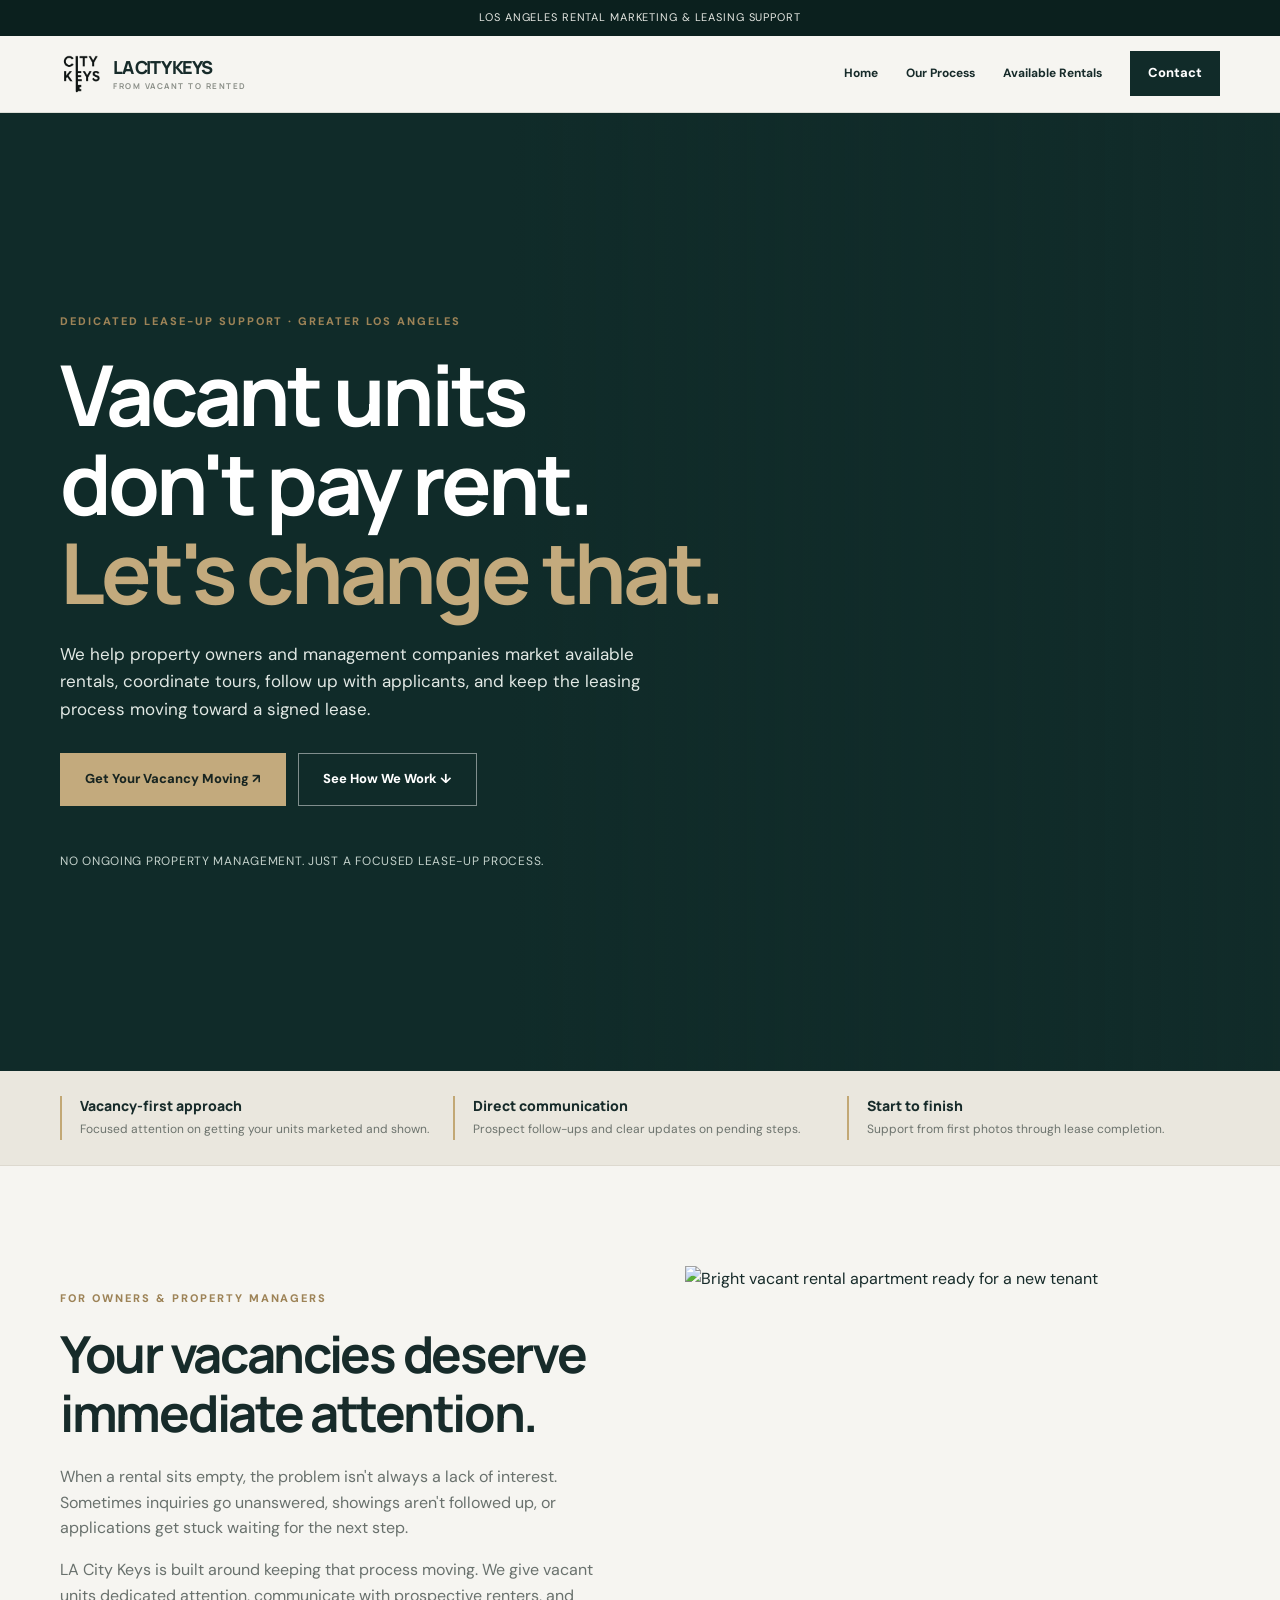
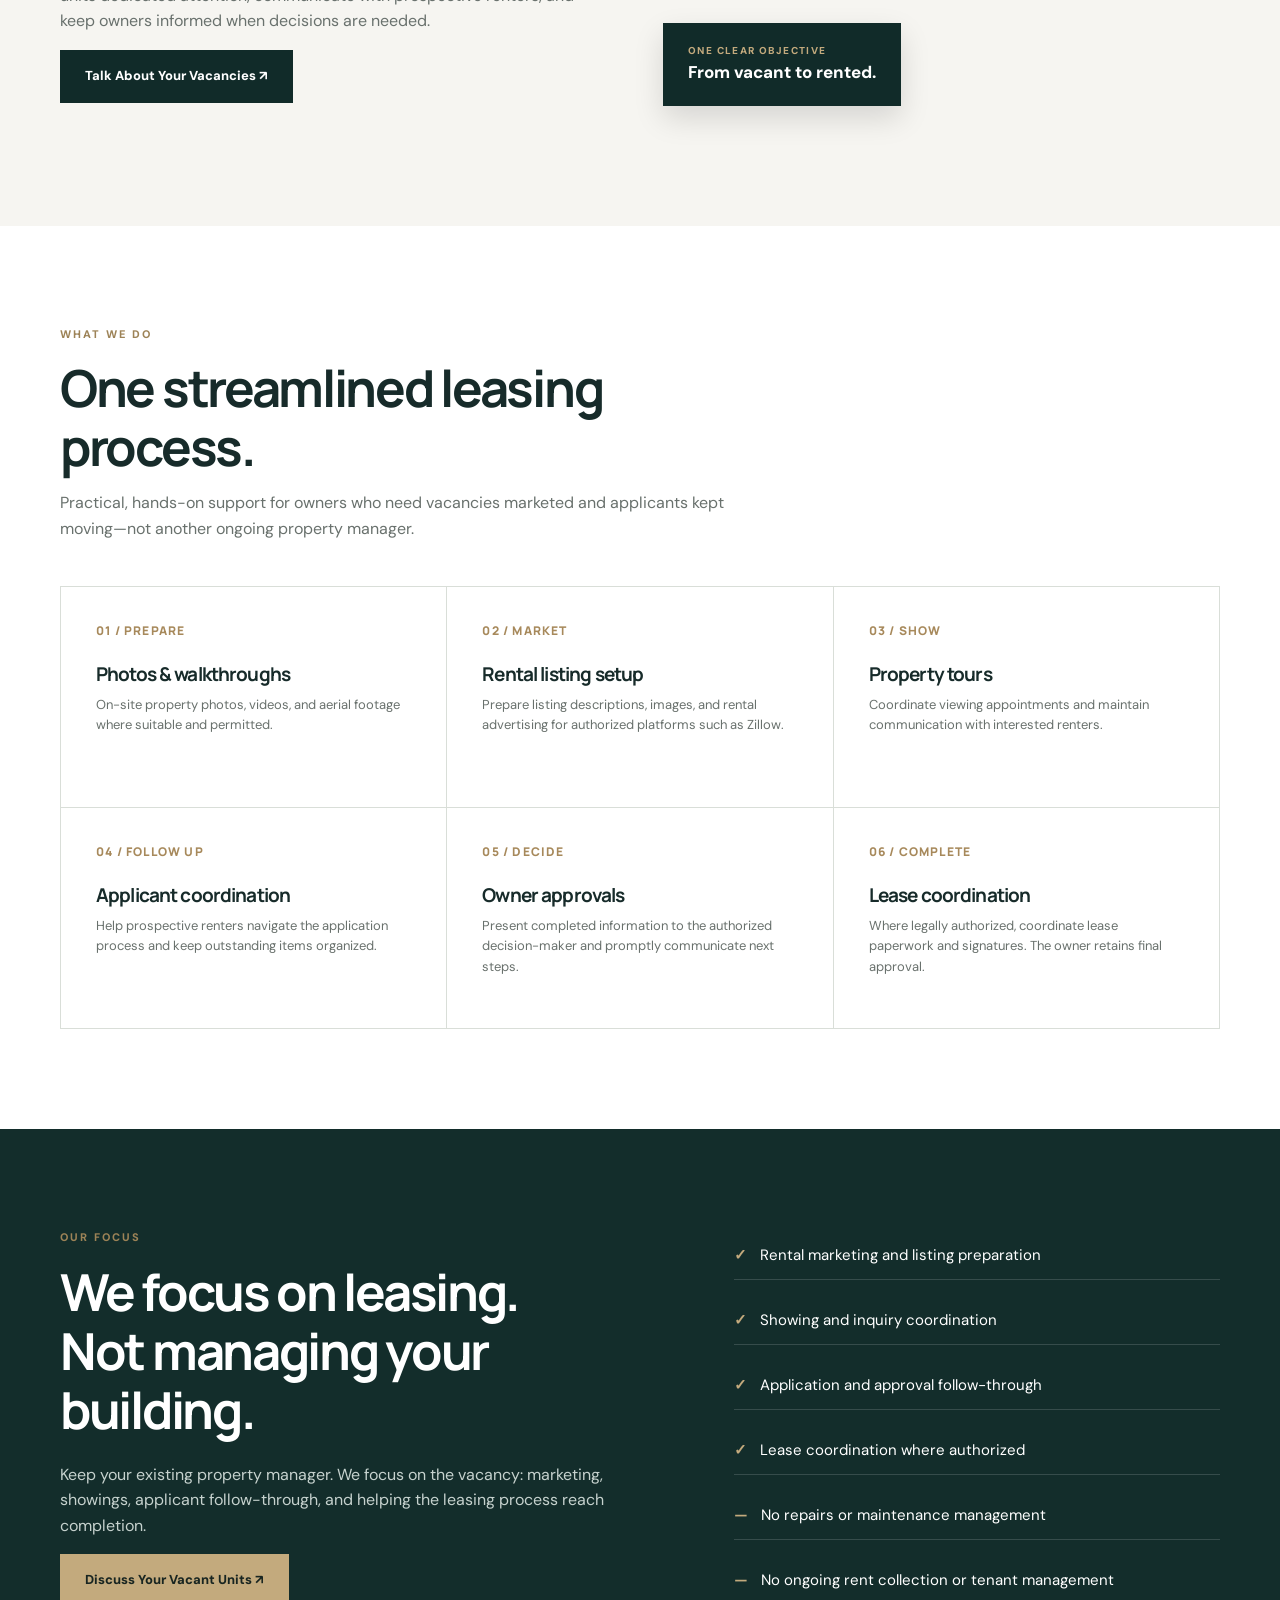
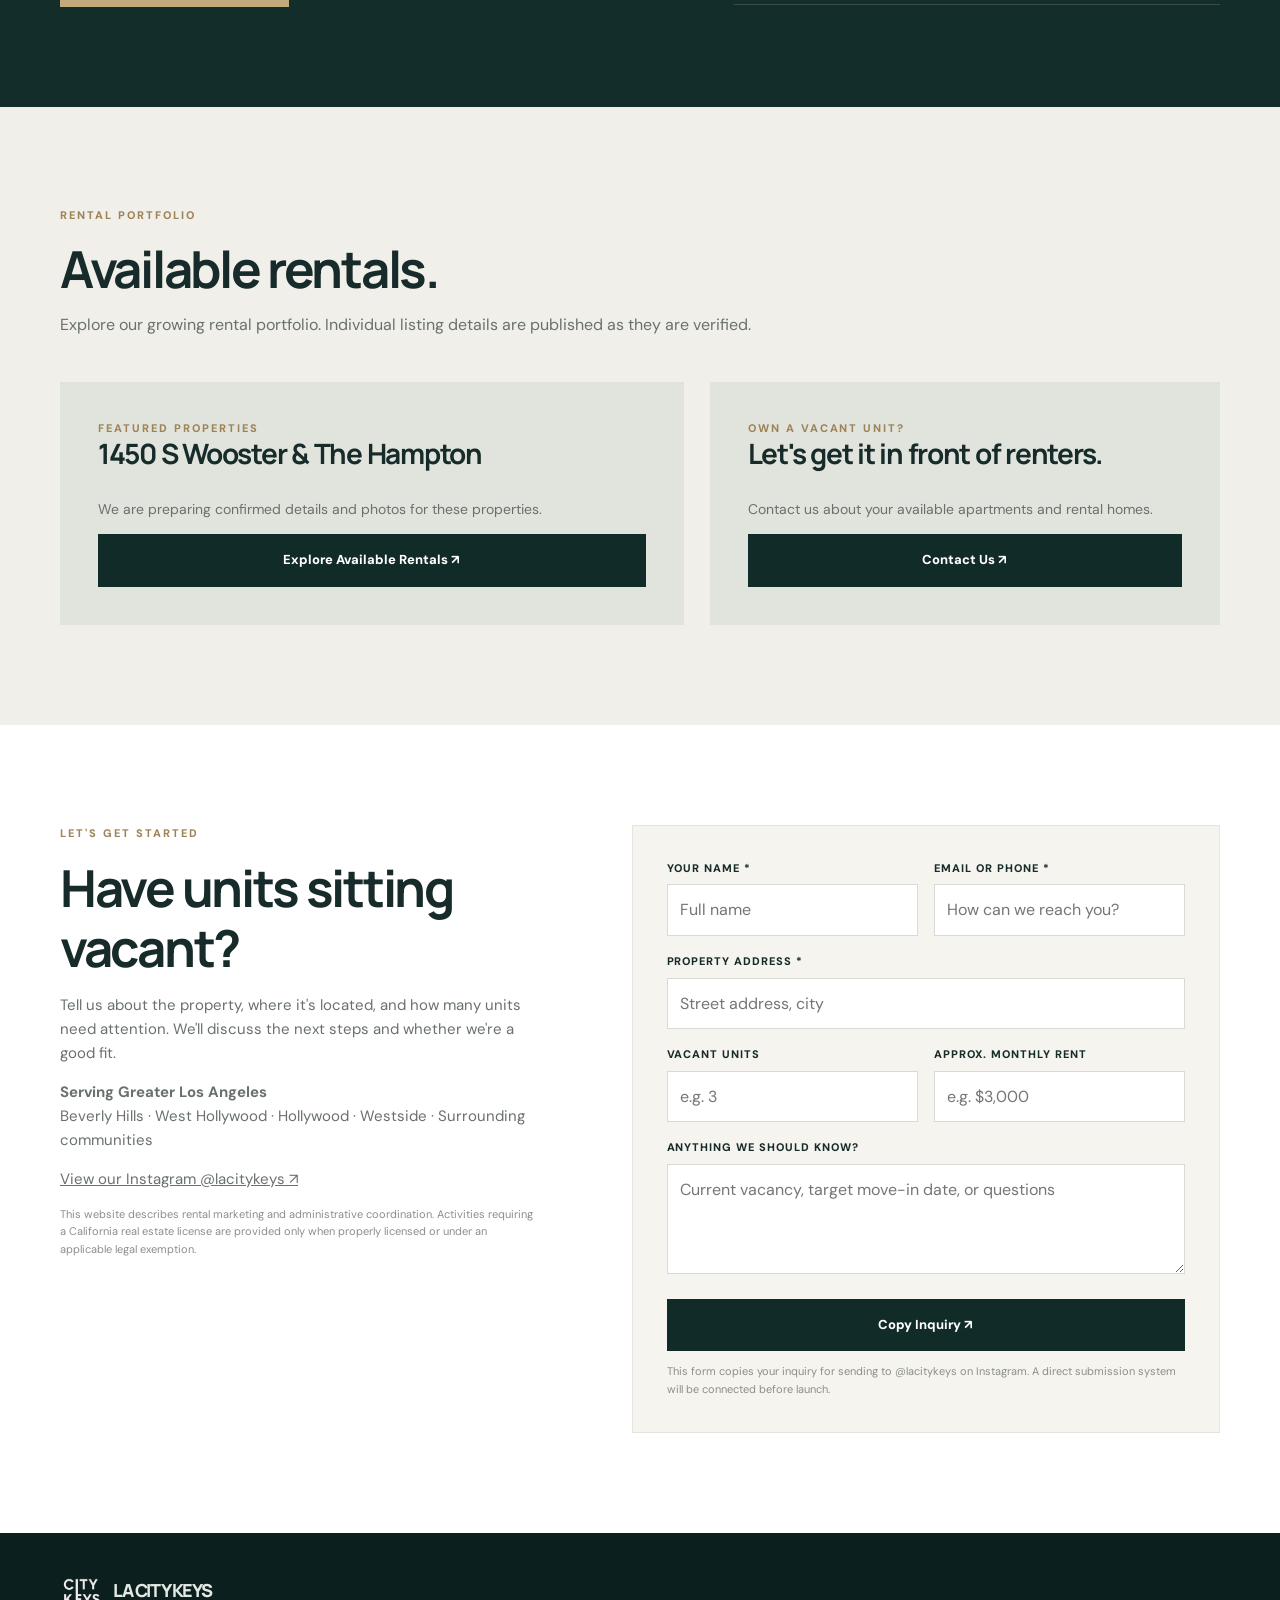
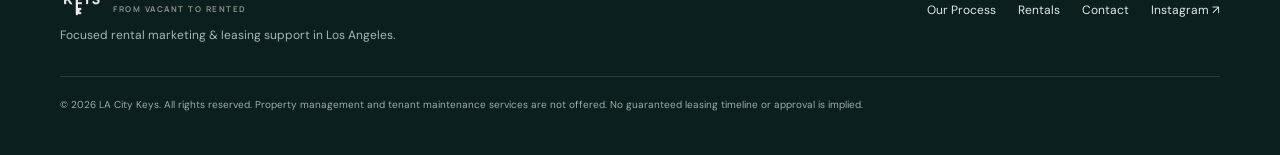
==== commit 5f10b1bb: "Add files via upload" ====
--- a/index.html
+++ b/index.html
@@ -1,45 +1,41 @@
-<!doctype html>
+<!DOCTYPE html>
+
 <html lang="en">
 <head>
-<meta charset="utf-8">
-<meta name="viewport" content="width=device-width,initial-scale=1">
-<meta name="theme-color" content="#132d2b">
+<meta charset="utf-8"/>
+<meta content="width=device-width,initial-scale=1" name="viewport"/>
+<meta content="#132d2b" name="theme-color"/>
 <title>LA City Keys | From Vacant to Rented | Los Angeles Rental Leasing</title>
-<meta name="description" content="Vacant units deserve immediate attention. LA City Keys helps Los Angeles property owners market rentals, coordinate showings and keep the leasing process moving.">
-<link rel="canonical" href="https://lacitykeys.com/">
-<meta property="og:title" content="LA City Keys | From Vacant to Rented">
-<meta property="og:description" content="Dedicated vacancy-focused rental marketing and leasing support in Los Angeles.">
-<meta property="og:url" content="https://lacitykeys.com/">
-<meta property="og:type" content="website">
-<link rel="preconnect" href="https://fonts.googleapis.com">
-<link rel="preconnect" href="https://fonts.gstatic.com" crossorigin>
-<link href="https://fonts.googleapis.com/css2?family=DM+Sans:wght@400;500;600;700&family=Manrope:wght@400;500;600;700;800&display=swap" rel="stylesheet">
-<style>
-:root{--ink:#172b2a;--deep:#112b29;--cream:#f6f5f1;--sand:#e8e4dc;--gold:#c3aa7d;--muted:#69716d;--white:#fff}
-*{box-sizing:border-box}html{scroll-behavior:smooth}body{margin:0;font-family:"DM Sans",sans-serif;color:var(--ink);background:var(--cream);line-height:1.6}a{color:inherit;text-decoration:none}button,input,textarea{font:inherit}button{cursor:pointer}img{max-width:100%;display:block}.wrap{width:min(1160px,calc(100% - 48px));margin:auto}.eyebrow{font-size:11px;font-weight:800;letter-spacing:.18em;text-transform:uppercase;color:#9d8357}.btn{display:inline-flex;align-items:center;justify-content:center;gap:12px;background:var(--gold);padding:15px 24px;color:#182521;font-size:13px;font-weight:800;border:1px solid var(--gold);transition:.2s}.btn:hover{background:#d8c397}.btn-outline{background:transparent;color:var(--white);border-color:#ffffff77}.btn-outline:hover{background:#ffffff18}.btn-dark{background:var(--deep);color:white;border-color:var(--deep)}h1,h2,h3,p{margin-top:0}h1,h2,h3{font-family:Manrope,sans-serif;line-height:1.16;letter-spacing:-.045em}h2{font-size:clamp(32px,4vw,51px)}p{color:var(--muted)}.top{background:#0b201e;color:#e5e7e2;font-size:11px;letter-spacing:.08em;text-align:center;padding:9px}.nav{background:var(--cream);position:sticky;top:0;z-index:30;border-bottom:1px solid #dcded7}.nav-inner{display:flex;align-items:center;justify-content:space-between;min-height:76px;gap:20px}.brand{display:flex;align-items:center;gap:11px;font:800 20px Manrope;letter-spacing:-.07em}.mark{display:grid;place-items:center;width:36px;height:36px;background:var(--deep);color:var(--gold);font-size:19px;font-weight:800}.brand small{display:block;font-size:8px;letter-spacing:.19em;font-weight:700;color:#8b8f88}.links{display:flex;align-items:center;gap:28px;font-size:12px;font-weight:700}.links a:not(.btn):hover{color:#9b7a46}.links .btn{padding:11px 17px}.menu{display:none;background:none;border:0;font-size:25px}.hero{background:var(--deep);color:#fff;position:relative;overflow:hidden}.hero:before{content:"";position:absolute;inset:0;background:linear-gradient(90deg,#102b29 0%,#102b29 40%,#102b29d9 56%,#102b2960 100%),url("https://images.unsplash.com/photo-1600607687920-4e2a09cf159d?auto=format&fit=crop&w=2000&q=85") center/cover;opacity:.95}.hero-inner{position:relative;min-height:620px;display:flex;align-items:center;padding:100px 0}.hero-copy{max-width:760px}.hero h1{font-size:clamp(46px,6.6vw,84px);margin:19px 0 25px;line-height:1.06}.hero h1 em{font-style:normal;color:var(--gold)}.hero p{font-size:17px;color:#e1e8e4;max-width:590px}.actions{display:flex;gap:12px;flex-wrap:wrap;margin-top:30px}.hero-note{margin-top:46px;color:#c4d2cc;font-size:12px;letter-spacing:.06em}.strip{background:#eae7de;border-bottom:1px solid #ddd9cf}.strip-inner{display:grid;grid-template-columns:repeat(3,1fr);gap:20px;padding:25px 0}.strip strong{display:block;font:800 14px Manrope}.strip span{font-size:12px;color:#6c736d}.strip-item{border-left:2px solid #c2a875;padding-left:18px}section{padding:100px 0}.intro{display:grid;grid-template-columns:1fr 1fr;gap:90px;align-items:center}.intro h2{margin:16px 0 22px}.intro p{font-size:16px}.photo{position:relative}.photo img{height:460px;width:100%;object-fit:cover}.photo-label{position:absolute;bottom:20px;left:-22px;background:var(--deep);color:#fff;padding:20px 25px;font-weight:800;font-size:17px;box-shadow:0 12px 30px #0002}.photo-label small{display:block;font-size:10px;color:var(--gold);letter-spacing:.14em}.section-head{max-width:710px;margin-bottom:44px}.section-head h2{margin:14px 0}.section-head p{font-size:16px}.process{background:#fff}.steps{display:grid;grid-template-columns:repeat(3,1fr);gap:1px;background:#d9ded8;border:1px solid #d9ded8}.step{padding:35px;background:white;min-height:220px}.step .num{font:800 12px Manrope;color:#a7895b;letter-spacing:.1em}.step h3{font-size:19px;margin:24px 0 10px}.step p{font-size:13px;margin:0}.distinction{background:#132d2b;color:white}.distinction-grid{display:grid;grid-template-columns:1.1fr .9fr;gap:80px;align-items:center}.distinction h2{margin:16px 0 22px}.distinction p{color:#c6d2ce;font-size:16px}.checks{display:grid;gap:16px}.check{border-bottom:1px solid #ffffff26;padding:12px 0;display:flex;gap:13px;font-size:15px}.check b{color:var(--gold)}.portfolio{background:#f1efe9}.portfolio-grid{display:grid;grid-template-columns:1.1fr .9fr;gap:26px}.listing{background:white;border:1px solid #e1e1d9}.listing img{height:270px;width:100%;object-fit:cover}.listing-content{padding:27px}.listing h3{font-size:22px;margin:10px 0}.listing p{font-size:13px}.listing .price{font:800 25px Manrope}.listing .tag{display:inline-block;background:#e9f0eb;color:#37604d;padding:5px 9px;font-size:10px;font-weight:800;letter-spacing:.09em;text-transform:uppercase}.portfolio-aside{background:#e1e4dc;padding:38px;display:flex;flex-direction:column;justify-content:center}.portfolio-aside h3{font-size:28px}.portfolio-aside p{font-size:14px}.contact{background:#fff}.contact-grid{display:grid;grid-template-columns:.9fr 1.1fr;gap:90px}.contact h2{margin:16px 0}.contact p{font-size:15px}.form{background:#f5f4ef;padding:34px;border:1px solid #e6e4dc}.form label{display:block;font-size:11px;text-transform:uppercase;letter-spacing:.09em;font-weight:800;margin:0 0 7px}.field{margin-bottom:17px}.form input,.form textarea{width:100%;background:#fff;border:1px solid #d8dbd3;padding:12px;color:#172b2a;border-radius:0;outline-color:#9f8760}.form textarea{resize:vertical;min-height:110px}.two{display:grid;grid-template-columns:1fr 1fr;gap:16px}.form .btn{width:100%}.fine{font-size:11px!important;color:#8b8f87}.footer{background:#0b201e;color:#e3e8e4;padding:42px 0}.footer-inner{display:flex;justify-content:space-between;gap:30px;align-items:center}.footer p{color:#a7b6af;font-size:12px;margin:9px 0 0}.footer a{font-size:12px}.footer-links{display:flex;gap:22px}.legal{margin-top:30px;padding-top:20px;border-top:1px solid #ffffff22;font-size:10px;color:#9cacaa}
-@media(max-width:850px){.links{display:none;position:absolute;top:76px;left:0;right:0;background:var(--cream);padding:25px;flex-direction:column;align-items:stretch;box-shadow:0 20px 25px #0002}.links.open{display:flex}.menu{display:block}.hero-inner{min-height:550px;padding:80px 0}.hero:before{background:linear-gradient(90deg,#102b29ef,#102b29c4),url("https://images.unsplash.com/photo-1600607687920-4e2a09cf159d?auto=format&fit=crop&w=1400&q=80") center/cover}.intro,.distinction-grid,.portfolio-grid,.contact-grid{grid-template-columns:1fr;gap:35px}.steps{grid-template-columns:1fr 1fr}.photo-label{left:0}.strip-inner{grid-template-columns:1fr;gap:10px}.strip-item{padding:7px 15px}section{padding:65px 0}.photo img{height:320px}.footer-inner{align-items:flex-start;flex-direction:column}}
-@media(max-width:520px){.wrap{width:min(100% - 34px,1160px)}.hero h1{font-size:43px}.hero p{font-size:15px}.steps{grid-template-columns:1fr}.step{min-height:auto}.two{grid-template-columns:1fr;gap:0}.form{padding:20px}.hero-note{margin-top:32px}.footer-links{flex-wrap:wrap}}
-</style>
-</head>
+<meta content="Vacant units deserve immediate attention. LA City Keys helps Los Angeles property owners market rentals, coordinate showings and keep the leasing process moving." name="description"/>
+<link href="https://lacitykeys.com/" rel="canonical"/>
+<meta content="LA City Keys | From Vacant to Rented" property="og:title"/>
+<meta content="Dedicated vacancy-focused rental marketing and leasing support in Los Angeles." property="og:description"/>
+<meta content="https://lacitykeys.com/" property="og:url"/>
+<meta content="website" property="og:type"/>
+<link href="https://fonts.googleapis.com" rel="preconnect"/>
+<link crossorigin="" href="https://fonts.gstatic.com" rel="preconnect"/>
+<link href="https://fonts.googleapis.com/css2?family=DM+Sans:wght@400;500;600;700&amp;family=Manrope:wght@400;500;600;700;800&amp;display=swap" rel="stylesheet"/>
+
+<link href="css/style.css" rel="stylesheet"/></head>
 <body>
 <div class="top">LOS ANGELES RENTAL MARKETING &amp; LEASING SUPPORT</div>
 <header class="nav"><div class="wrap nav-inner">
-<a href="#home" class="brand" aria-label="LA City Keys home"><span class="mark">K</span><span>LA CITY KEYS<small>FROM VACANT TO RENTED</small></span></a>
-<button class="menu" aria-label="Toggle navigation" aria-expanded="false" onclick="toggleMenu(this)">☰</button>
-<nav class="links" id="navlinks"><a href="#why-us">Why LA City Keys</a><a href="#process">Our Process</a><a href="#rentals">Available Rentals</a><a href="#contact" class="btn btn-dark">List Your Vacancy ↗</a></nav>
+<a aria-label="LA City Keys home" class="brand" href="index.html"><img alt="City Keys logo" class="brand-logo" src="images/city-keys-logo.png"/><span class="brand-name">LA CITY KEYS<small>FROM VACANT TO RENTED</small></span></a>
+<button aria-expanded="false" aria-label="Toggle navigation" class="menu" onclick="toggleMenu(this)">☰</button>
+<nav class="links" id="navlinks"><a href="index.html">Home</a><a href="index.html#process">Our Process</a><a href="rentals.html">Available Rentals</a><a class="btn btn-dark" href="contact.html">Contact</a></nav>
 </div></header>
 <main>
 <section class="hero" id="home"><div class="wrap hero-inner"><div class="hero-copy">
 <div class="eyebrow">DEDICATED LEASE-UP SUPPORT · GREATER LOS ANGELES</div>
-<h1>Vacant units<br>don't pay rent.<br><em>Let's change that.</em></h1>
+<h1>Vacant units<br/>don't pay rent.<br/><em>Let's change that.</em></h1>
 <p>We help property owners and management companies market available rentals, coordinate tours, follow up with applicants, and keep the leasing process moving toward a signed lease.</p>
-<div class="actions"><a class="btn" href="#contact">Get Your Vacancy Moving ↗</a><a class="btn btn-outline" href="#process">See How We Work ↓</a></div>
+<div class="actions"><a class="btn" href="contact.html">Get Your Vacancy Moving ↗</a><a class="btn btn-outline" href="#process">See How We Work ↓</a></div>
 <div class="hero-note">NO ONGOING PROPERTY MANAGEMENT. JUST A FOCUSED LEASE-UP PROCESS.</div>
 </div></div></section>
 <div class="strip"><div class="wrap strip-inner"><div class="strip-item"><strong>Vacancy-first approach</strong><span>Focused attention on getting your units marketed and shown.</span></div><div class="strip-item"><strong>Direct communication</strong><span>Prospect follow-ups and clear updates on pending steps.</span></div><div class="strip-item"><strong>Start to finish</strong><span>Support from first photos through lease completion.</span></div></div></div>
 <section id="why-us"><div class="wrap intro">
-<div><div class="eyebrow">FOR OWNERS &amp; PROPERTY MANAGERS</div><h2>Your vacancies deserve immediate attention.</h2><p>When a rental sits empty, the problem isn't always a lack of interest. Sometimes inquiries go unanswered, showings aren't followed up, or applications get stuck waiting for the next step.</p><p>LA City Keys is built around keeping that process moving. We give vacant units dedicated attention, communicate with prospective renters, and keep owners informed when decisions are needed.</p><a class="btn btn-dark" href="#contact">Talk About Your Vacancies ↗</a></div>
-<div class="photo"><img loading="lazy" alt="Bright vacant rental apartment ready for a new tenant" src="https://images.unsplash.com/photo-1600566753190-17f0baa2a6c3?auto=format&amp;fit=crop&amp;w=1200&amp;q=85"><div class="photo-label"><small>ONE CLEAR OBJECTIVE</small>From vacant to rented.</div></div>
+<div><div class="eyebrow">FOR OWNERS &amp; PROPERTY MANAGERS</div><h2>Your vacancies deserve immediate attention.</h2><p>When a rental sits empty, the problem isn't always a lack of interest. Sometimes inquiries go unanswered, showings aren't followed up, or applications get stuck waiting for the next step.</p><p>LA City Keys is built around keeping that process moving. We give vacant units dedicated attention, communicate with prospective renters, and keep owners informed when decisions are needed.</p><a class="btn btn-dark" href="contact.html">Talk About Your Vacancies ↗</a></div>
+<div class="photo"><img alt="Bright vacant rental apartment ready for a new tenant" loading="lazy" src="https://images.unsplash.com/photo-1600566753190-17f0baa2a6c3?auto=format&amp;fit=crop&amp;w=1200&amp;q=85"/><div class="photo-label"><small>ONE CLEAR OBJECTIVE</small>From vacant to rented.</div></div>
 </div></section>
 <section class="process" id="process"><div class="wrap"><div class="section-head"><div class="eyebrow">WHAT WE DO</div><h2>One streamlined leasing process.</h2><p>Practical, hands-on support for owners who need vacancies marketed and applicants kept moving—not another ongoing property manager.</p></div>
 <div class="steps">
@@ -51,30 +47,21 @@
 <div class="step"><div class="num">06 / COMPLETE</div><h3>Lease coordination</h3><p>Where legally authorized, coordinate lease paperwork and signatures. The owner retains final approval.</p></div>
 </div></div></section>
 <section class="distinction"><div class="wrap distinction-grid">
-<div><div class="eyebrow">OUR FOCUS</div><h2>We focus on leasing.<br>Not managing your building.</h2><p>Keep your existing property manager. We focus on the vacancy: marketing, showings, applicant follow-through, and helping the leasing process reach completion.</p><a class="btn" href="#contact">Discuss Your Vacant Units ↗</a></div>
+<div><div class="eyebrow">OUR FOCUS</div><h2>We focus on leasing.<br/>Not managing your building.</h2><p>Keep your existing property manager. We focus on the vacancy: marketing, showings, applicant follow-through, and helping the leasing process reach completion.</p><a class="btn" href="contact.html">Discuss Your Vacant Units ↗</a></div>
 <div class="checks"><div class="check"><b>✓</b> Rental marketing and listing preparation</div><div class="check"><b>✓</b> Showing and inquiry coordination</div><div class="check"><b>✓</b> Application and approval follow-through</div><div class="check"><b>✓</b> Lease coordination where authorized</div><div class="check"><b>—</b> No repairs or maintenance management</div><div class="check"><b>—</b> No ongoing rent collection or tenant management</div></div>
 </div></section>
-<section class="portfolio" id="rentals"><div class="wrap"><div class="section-head"><div class="eyebrow">RENTAL PORTFOLIO</div><h2>Available rentals.</h2><p>Current property listings will appear here with photos, rental details, and direct links to their Zillow listings once confirmed and authorized.</p></div>
-<div class="portfolio-grid">
-<div class="listing"><img loading="lazy" alt="Representative Los Angeles rental interior; not a specific listed property" src="https://images.unsplash.com/photo-1600566753086-00f18fb6b3ea?auto=format&amp;fit=crop&amp;w=1200&amp;q=85"><div class="listing-content"><span class="tag">Listings coming soon</span><h3>Los Angeles Rental Properties</h3><p>We're preparing verified property details. We only publish units that are confirmed available and approved for advertising.</p></div></div>
-<div class="portfolio-aside"><div class="eyebrow">HAVE A VACANCY?</div><h3>Put your next rental in front of interested tenants.</h3><p>Whether you have one empty home or several available units, reach out to discuss marketing and leasing support.</p><a href="#contact" class="btn btn-dark">Submit Your Property ↗</a></div>
-</div></div></section>
+<section class="portfolio" id="rentals"><div class="wrap"><div class="section-head"><div class="eyebrow">RENTAL PORTFOLIO</div><h2>Available rentals.</h2><p>Explore our growing rental portfolio. Individual listing details are published as they are verified.</p></div><div class="portfolio-grid"><div class="portfolio-aside"><div class="eyebrow">FEATURED PROPERTIES</div><h3>1450 S Wooster &amp; The Hampton</h3><p>We are preparing confirmed details and photos for these properties.</p><a class="btn btn-dark" href="rentals.html">Explore Available Rentals ↗</a></div><div class="portfolio-aside"><div class="eyebrow">OWN A VACANT UNIT?</div><h3>Let's get it in front of renters.</h3><p>Contact us about your available apartments and rental homes.</p><a class="btn btn-dark" href="contact.html">Contact Us ↗</a></div></div></div></section>
 <section class="contact" id="contact"><div class="wrap contact-grid">
-<div><div class="eyebrow">LET'S GET STARTED</div><h2>Have units sitting vacant?</h2><p>Tell us about the property, where it's located, and how many units need attention. We'll discuss the next steps and whether we're a good fit.</p><p><strong>Serving Greater Los Angeles</strong><br>Beverly Hills · West Hollywood · Hollywood · Westside · Surrounding communities</p><p><a href="https://www.instagram.com/lacitykeys/" target="_blank" rel="noopener noreferrer" style="text-decoration:underline">View our Instagram @lacitykeys ↗</a></p><p class="fine">This website describes rental marketing and administrative coordination. Activities requiring a California real estate license are provided only when properly licensed or under an applicable legal exemption.</p></div>
+<div><div class="eyebrow">LET'S GET STARTED</div><h2>Have units sitting vacant?</h2><p>Tell us about the property, where it's located, and how many units need attention. We'll discuss the next steps and whether we're a good fit.</p><p><strong>Serving Greater Los Angeles</strong><br/>Beverly Hills · West Hollywood · Hollywood · Westside · Surrounding communities</p><p><a href="https://www.instagram.com/lacitykeys/" rel="noopener noreferrer" style="text-decoration:underline" target="_blank">View our Instagram @lacitykeys ↗</a></p><p class="fine">This website describes rental marketing and administrative coordination. Activities requiring a California real estate license are provided only when properly licensed or under an applicable legal exemption.</p></div>
 <form class="form" id="ownerForm" onsubmit="return submitInquiry(event)">
-<div class="two"><div class="field"><label for="name">Your name *</label><input id="name" required autocomplete="name" placeholder="Full name"></div><div class="field"><label for="contact">Email or phone *</label><input id="contact" required placeholder="How can we reach you?"></div></div>
-<div class="field"><label for="address">Property address *</label><input id="address" required placeholder="Street address, city"></div>
-<div class="two"><div class="field"><label for="units">Vacant units</label><input id="units" inputmode="numeric" placeholder="e.g. 3"></div><div class="field"><label for="rent">Approx. monthly rent</label><input id="rent" placeholder="e.g. $3,000"></div></div>
+<div class="two"><div class="field"><label for="name">Your name *</label><input autocomplete="name" id="name" placeholder="Full name" required=""/></div><div class="field"><label for="contact">Email or phone *</label><input id="contact" placeholder="How can we reach you?" required=""/></div></div>
+<div class="field"><label for="address">Property address *</label><input id="address" placeholder="Street address, city" required=""/></div>
+<div class="two"><div class="field"><label for="units">Vacant units</label><input id="units" inputmode="numeric" placeholder="e.g. 3"/></div><div class="field"><label for="rent">Approx. monthly rent</label><input id="rent" placeholder="e.g. $3,000"/></div></div>
 <div class="field"><label for="details">Anything we should know?</label><textarea id="details" placeholder="Current vacancy, target move-in date, or questions"></textarea></div>
 <button class="btn btn-dark" type="submit">Copy Inquiry ↗</button>
 <p class="fine" style="margin:12px 0 0">This form copies your inquiry for sending to @lacitykeys on Instagram. A direct submission system will be connected before launch.</p>
 </form></div></section>
 </main>
-<footer class="footer"><div class="wrap"><div class="footer-inner"><div><div class="brand"><span class="mark">K</span><span>LA CITY KEYS<small>FROM VACANT TO RENTED</small></span></div><p>Focused rental marketing &amp; leasing support in Los Angeles.</p></div><div class="footer-links"><a href="#process">Our Process</a><a href="#rentals">Rentals</a><a href="#contact">Contact</a><a href="https://www.instagram.com/lacitykeys/" target="_blank" rel="noopener noreferrer">Instagram ↗</a></div></div><div class="legal">© <span id="year"></span> LA City Keys. All rights reserved. Property management and tenant maintenance services are not offered. No guaranteed leasing timeline or approval is implied.</div></div></footer>
-<script>
-document.getElementById('year').textContent=new Date().getFullYear();
-function toggleMenu(btn){const nav=document.getElementById('navlinks');const open=nav.classList.toggle('open');btn.setAttribute('aria-expanded',String(open))}
-document.querySelectorAll('#navlinks a').forEach(a=>a.addEventListener('click',()=>{document.getElementById('navlinks').classList.remove('open');document.querySelector('.menu').setAttribute('aria-expanded','false')}));
-function submitInquiry(e){e.preventDefault();const val=id=>document.getElementById(id).value.trim();const subject='LA City Keys — Property inquiry: '+val('address');const body=['Name: '+val('name'),'Contact: '+val('contact'),'Property: '+val('address'),'Vacant units: '+val('units'),'Approx. rent: '+val('rent'),'Details: '+val('details')].join('\n');navigator.clipboard?.writeText(subject+'\n\n'+body).then(()=>alert('Inquiry copied. Please send it to LA City Keys via Instagram until direct email is connected.')).catch(()=>alert('Please contact @lacitykeys on Instagram to submit your inquiry.'));return false}
-</script>
-</body></html>+<footer class="footer"><div class="wrap"><div class="footer-inner"><div><div class="brand" href="index.html"><img alt="City Keys logo" class="brand-logo" src="images/city-keys-logo.png"/><span class="brand-name">LA CITY KEYS<small>FROM VACANT TO RENTED</small></span></div><p>Focused rental marketing &amp; leasing support in Los Angeles.</p></div><div class="footer-links"><a href="index.html#process">Our Process</a><a href="rentals.html">Rentals</a><a href="contact.html">Contact</a><a href="https://www.instagram.com/lacitykeys/">Instagram ↗</a></div></div><div class="legal">© <span data-year=""></span> LA City Keys. All rights reserved. Property management and tenant maintenance services are not offered. No guaranteed leasing timeline or approval is implied.</div></div></footer>
+
+<script defer="True" src="js/main.js"></script></body></html>
--- a/css/style.css
+++ b/css/style.css
@@ -0,0 +1,8 @@
+
+:root{--ink:#172b2a;--deep:#112b29;--cream:#f6f5f1;--sand:#e8e4dc;--gold:#c3aa7d;--muted:#69716d;--white:#fff}
+*{box-sizing:border-box}html{scroll-behavior:smooth}body{margin:0;font-family:"DM Sans",sans-serif;color:var(--ink);background:var(--cream);line-height:1.6}a{color:inherit;text-decoration:none}button,input,textarea{font:inherit}button{cursor:pointer}img{max-width:100%;display:block}.wrap{width:min(1160px,calc(100% - 48px));margin:auto}.eyebrow{font-size:11px;font-weight:800;letter-spacing:.18em;text-transform:uppercase;color:#9d8357}.btn{display:inline-flex;align-items:center;justify-content:center;gap:12px;background:var(--gold);padding:15px 24px;color:#182521;font-size:13px;font-weight:800;border:1px solid var(--gold);transition:.2s}.btn:hover{background:#d8c397}.btn-outline{background:transparent;color:var(--white);border-color:#ffffff77}.btn-outline:hover{background:#ffffff18}.btn-dark{background:var(--deep);color:white;border-color:var(--deep)}h1,h2,h3,p{margin-top:0}h1,h2,h3{font-family:Manrope,sans-serif;line-height:1.16;letter-spacing:-.045em}h2{font-size:clamp(32px,4vw,51px)}p{color:var(--muted)}.top{background:#0b201e;color:#e5e7e2;font-size:11px;letter-spacing:.08em;text-align:center;padding:9px}.nav{background:var(--cream);position:sticky;top:0;z-index:30;border-bottom:1px solid #dcded7}.nav-inner{display:flex;align-items:center;justify-content:space-between;min-height:76px;gap:20px}.brand{display:flex;align-items:center;gap:11px;font:800 20px Manrope;letter-spacing:-.07em}.mark{display:grid;place-items:center;width:36px;height:36px;background:var(--deep);color:var(--gold);font-size:19px;font-weight:800}.brand small{display:block;font-size:8px;letter-spacing:.19em;font-weight:700;color:#8b8f88}.links{display:flex;align-items:center;gap:28px;font-size:12px;font-weight:700}.links a:not(.btn):hover{color:#9b7a46}.links .btn{padding:11px 17px}.menu{display:none;background:none;border:0;font-size:25px}.hero{background:var(--deep);color:#fff;position:relative;overflow:hidden}.hero:before{content:"";position:absolute;inset:0;background:linear-gradient(90deg,#102b29 0%,#102b29 40%,#102b29d9 56%,#102b2960 100%),url("https://images.unsplash.com/photo-1600607687920-4e2a09cf159d?auto=format&fit=crop&w=2000&q=85") center/cover;opacity:.95}.hero-inner{position:relative;min-height:620px;display:flex;align-items:center;padding:100px 0}.hero-copy{max-width:760px}.hero h1{font-size:clamp(46px,6.6vw,84px);margin:19px 0 25px;line-height:1.06}.hero h1 em{font-style:normal;color:var(--gold)}.hero p{font-size:17px;color:#e1e8e4;max-width:590px}.actions{display:flex;gap:12px;flex-wrap:wrap;margin-top:30px}.hero-note{margin-top:46px;color:#c4d2cc;font-size:12px;letter-spacing:.06em}.strip{background:#eae7de;border-bottom:1px solid #ddd9cf}.strip-inner{display:grid;grid-template-columns:repeat(3,1fr);gap:20px;padding:25px 0}.strip strong{display:block;font:800 14px Manrope}.strip span{font-size:12px;color:#6c736d}.strip-item{border-left:2px solid #c2a875;padding-left:18px}section{padding:100px 0}.intro{display:grid;grid-template-columns:1fr 1fr;gap:90px;align-items:center}.intro h2{margin:16px 0 22px}.intro p{font-size:16px}.photo{position:relative}.photo img{height:460px;width:100%;object-fit:cover}.photo-label{position:absolute;bottom:20px;left:-22px;background:var(--deep);color:#fff;padding:20px 25px;font-weight:800;font-size:17px;box-shadow:0 12px 30px #0002}.photo-label small{display:block;font-size:10px;color:var(--gold);letter-spacing:.14em}.section-head{max-width:710px;margin-bottom:44px}.section-head h2{margin:14px 0}.section-head p{font-size:16px}.process{background:#fff}.steps{display:grid;grid-template-columns:repeat(3,1fr);gap:1px;background:#d9ded8;border:1px solid #d9ded8}.step{padding:35px;background:white;min-height:220px}.step .num{font:800 12px Manrope;color:#a7895b;letter-spacing:.1em}.step h3{font-size:19px;margin:24px 0 10px}.step p{font-size:13px;margin:0}.distinction{background:#132d2b;color:white}.distinction-grid{display:grid;grid-template-columns:1.1fr .9fr;gap:80px;align-items:center}.distinction h2{margin:16px 0 22px}.distinction p{color:#c6d2ce;font-size:16px}.checks{display:grid;gap:16px}.check{border-bottom:1px solid #ffffff26;padding:12px 0;display:flex;gap:13px;font-size:15px}.check b{color:var(--gold)}.portfolio{background:#f1efe9}.portfolio-grid{display:grid;grid-template-columns:1.1fr .9fr;gap:26px}.listing{background:white;border:1px solid #e1e1d9}.listing img{height:270px;width:100%;object-fit:cover}.listing-content{padding:27px}.listing h3{font-size:22px;margin:10px 0}.listing p{font-size:13px}.listing .price{font:800 25px Manrope}.listing .tag{display:inline-block;background:#e9f0eb;color:#37604d;padding:5px 9px;font-size:10px;font-weight:800;letter-spacing:.09em;text-transform:uppercase}.portfolio-aside{background:#e1e4dc;padding:38px;display:flex;flex-direction:column;justify-content:center}.portfolio-aside h3{font-size:28px}.portfolio-aside p{font-size:14px}.contact{background:#fff}.contact-grid{display:grid;grid-template-columns:.9fr 1.1fr;gap:90px}.contact h2{margin:16px 0}.contact p{font-size:15px}.form{background:#f5f4ef;padding:34px;border:1px solid #e6e4dc}.form label{display:block;font-size:11px;text-transform:uppercase;letter-spacing:.09em;font-weight:800;margin:0 0 7px}.field{margin-bottom:17px}.form input,.form textarea{width:100%;background:#fff;border:1px solid #d8dbd3;padding:12px;color:#172b2a;border-radius:0;outline-color:#9f8760}.form textarea{resize:vertical;min-height:110px}.two{display:grid;grid-template-columns:1fr 1fr;gap:16px}.form .btn{width:100%}.fine{font-size:11px!important;color:#8b8f87}.footer{background:#0b201e;color:#e3e8e4;padding:42px 0}.footer-inner{display:flex;justify-content:space-between;gap:30px;align-items:center}.footer p{color:#a7b6af;font-size:12px;margin:9px 0 0}.footer a{font-size:12px}.footer-links{display:flex;gap:22px}.legal{margin-top:30px;padding-top:20px;border-top:1px solid #ffffff22;font-size:10px;color:#9cacaa}
+@media(max-width:850px){.links{display:none;position:absolute;top:76px;left:0;right:0;background:var(--cream);padding:25px;flex-direction:column;align-items:stretch;box-shadow:0 20px 25px #0002}.links.open{display:flex}.menu{display:block}.hero-inner{min-height:550px;padding:80px 0}.hero:before{background:linear-gradient(90deg,#102b29ef,#102b29c4),url("https://images.unsplash.com/photo-1600607687920-4e2a09cf159d?auto=format&fit=crop&w=1400&q=80") center/cover}.intro,.distinction-grid,.portfolio-grid,.contact-grid{grid-template-columns:1fr;gap:35px}.steps{grid-template-columns:1fr 1fr}.photo-label{left:0}.strip-inner{grid-template-columns:1fr;gap:10px}.strip-item{padding:7px 15px}section{padding:65px 0}.photo img{height:320px}.footer-inner{align-items:flex-start;flex-direction:column}}
+@media(max-width:520px){.wrap{width:min(100% - 34px,1160px)}.hero h1{font-size:43px}.hero p{font-size:15px}.steps{grid-template-columns:1fr}.step{min-height:auto}.two{grid-template-columns:1fr;gap:0}.form{padding:20px}.hero-note{margin-top:32px}.footer-links{flex-wrap:wrap}}
+
+/* Shared multipage navigation and property portfolio */
+.brand .brand-logo{width:42px;height:42px;object-fit:contain;flex:none}.brand .brand-name{font-size:18px;line-height:1.15}.brand small{margin-top:3px}.footer .brand-logo{filter:invert(1)}.listing-placeholder{height:210px;background:linear-gradient(140deg,#173834,#274b45);display:flex;align-items:center;justify-content:center;flex-direction:column;gap:10px;color:#d8c49f}.listing-placeholder img{width:110px;height:110px;object-fit:contain;filter:invert(1)}.listing-placeholder span{font:700 11px Manrope;letter-spacing:.16em;text-transform:uppercase}.listing .tag{background:#f1eee6;color:#776342}.listing-content .btn{margin-top:14px}.page-hero{background:var(--deep);color:white;padding:86px 0 75px}.page-hero h1{font-size:clamp(38px,5.5vw,68px);margin:15px 0}.page-hero p{color:#d4dfd9;max-width:690px}.rental-grid{display:grid;grid-template-columns:repeat(2,minmax(0,1fr));gap:25px}.rental-card{background:white;border:1px solid #e0e2db}.rental-card .listing-content{padding:28px}.rental-card h3{font-size:24px}.rental-card .address{font-size:13px;color:#69716d}.rental-card .price-note{font-size:13px;font-weight:700;color:#475852}.rental-card .btn{margin-top:15px}.notice{font-size:12px;color:#727b75;margin-top:24px}.contact-page .contact{padding-top:80px}@media(max-width:700px){.rental-grid{grid-template-columns:1fr}.brand .brand-name{font-size:16px}}
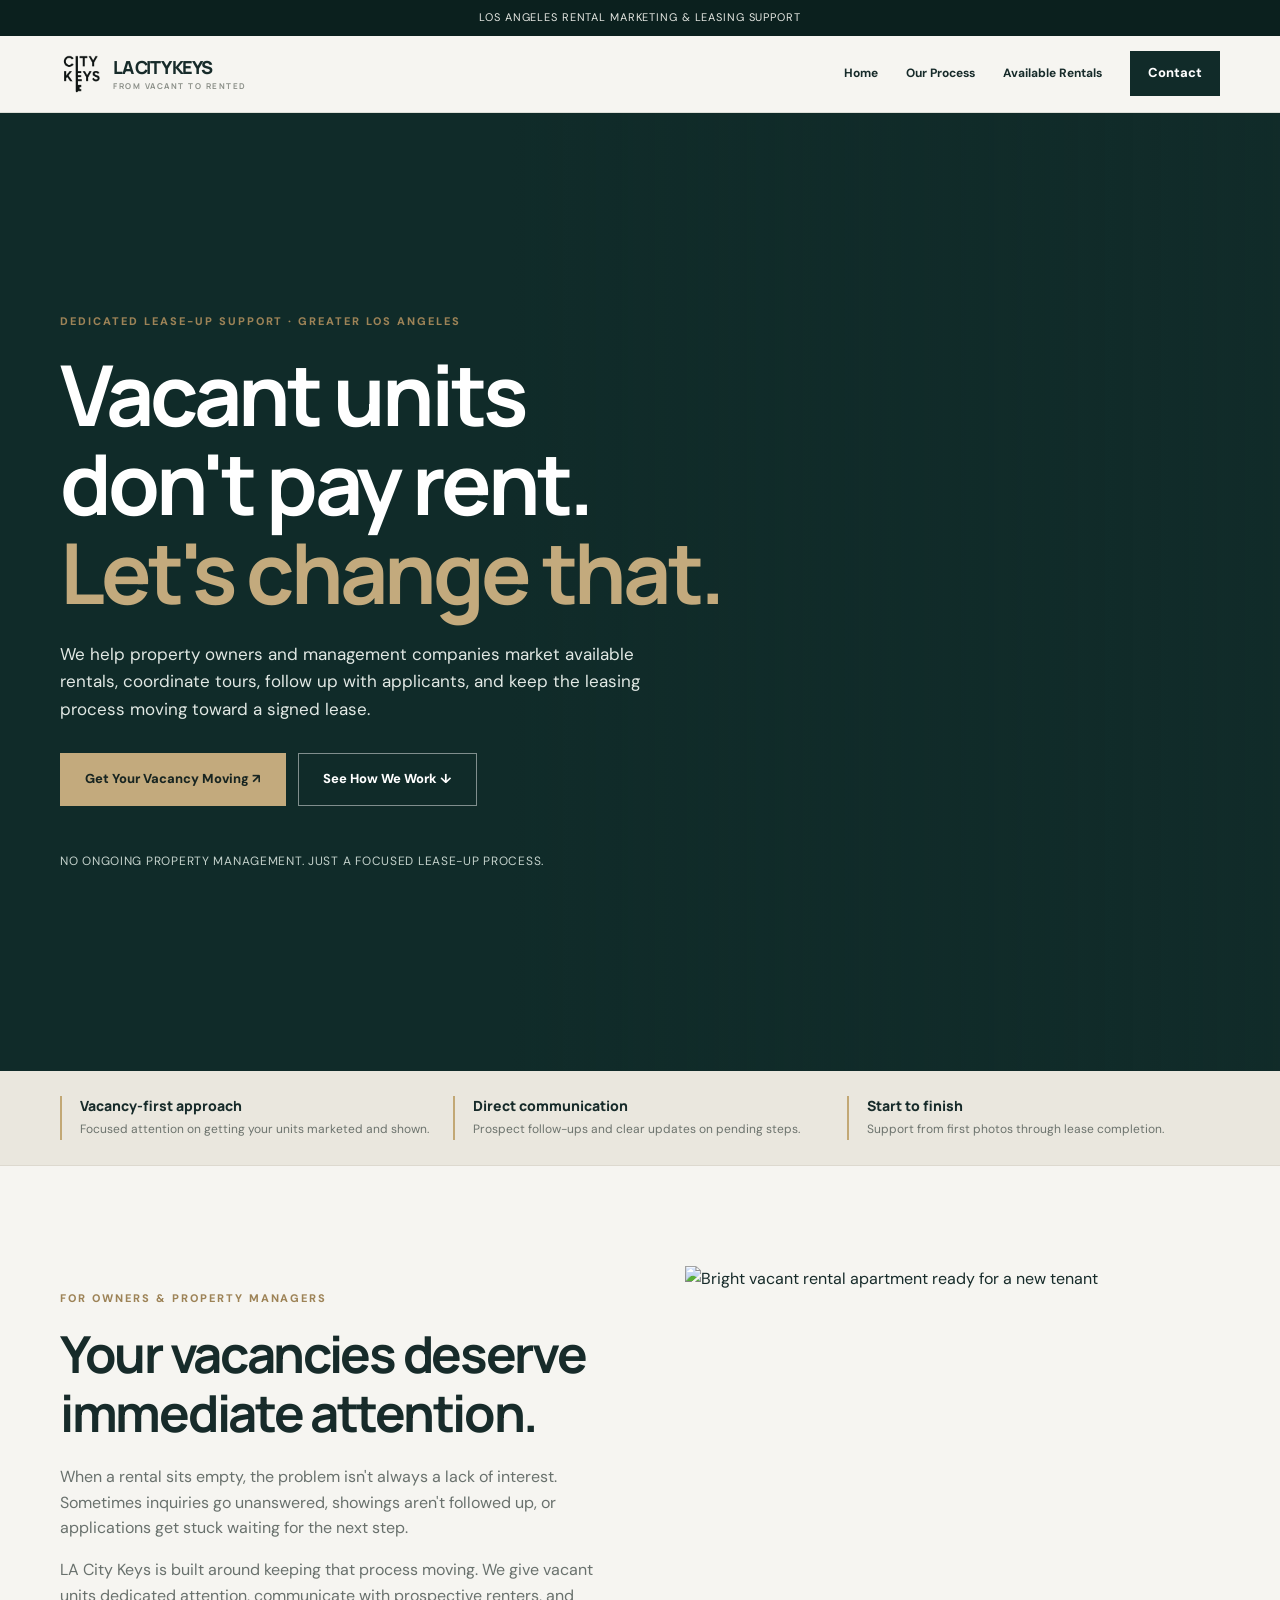
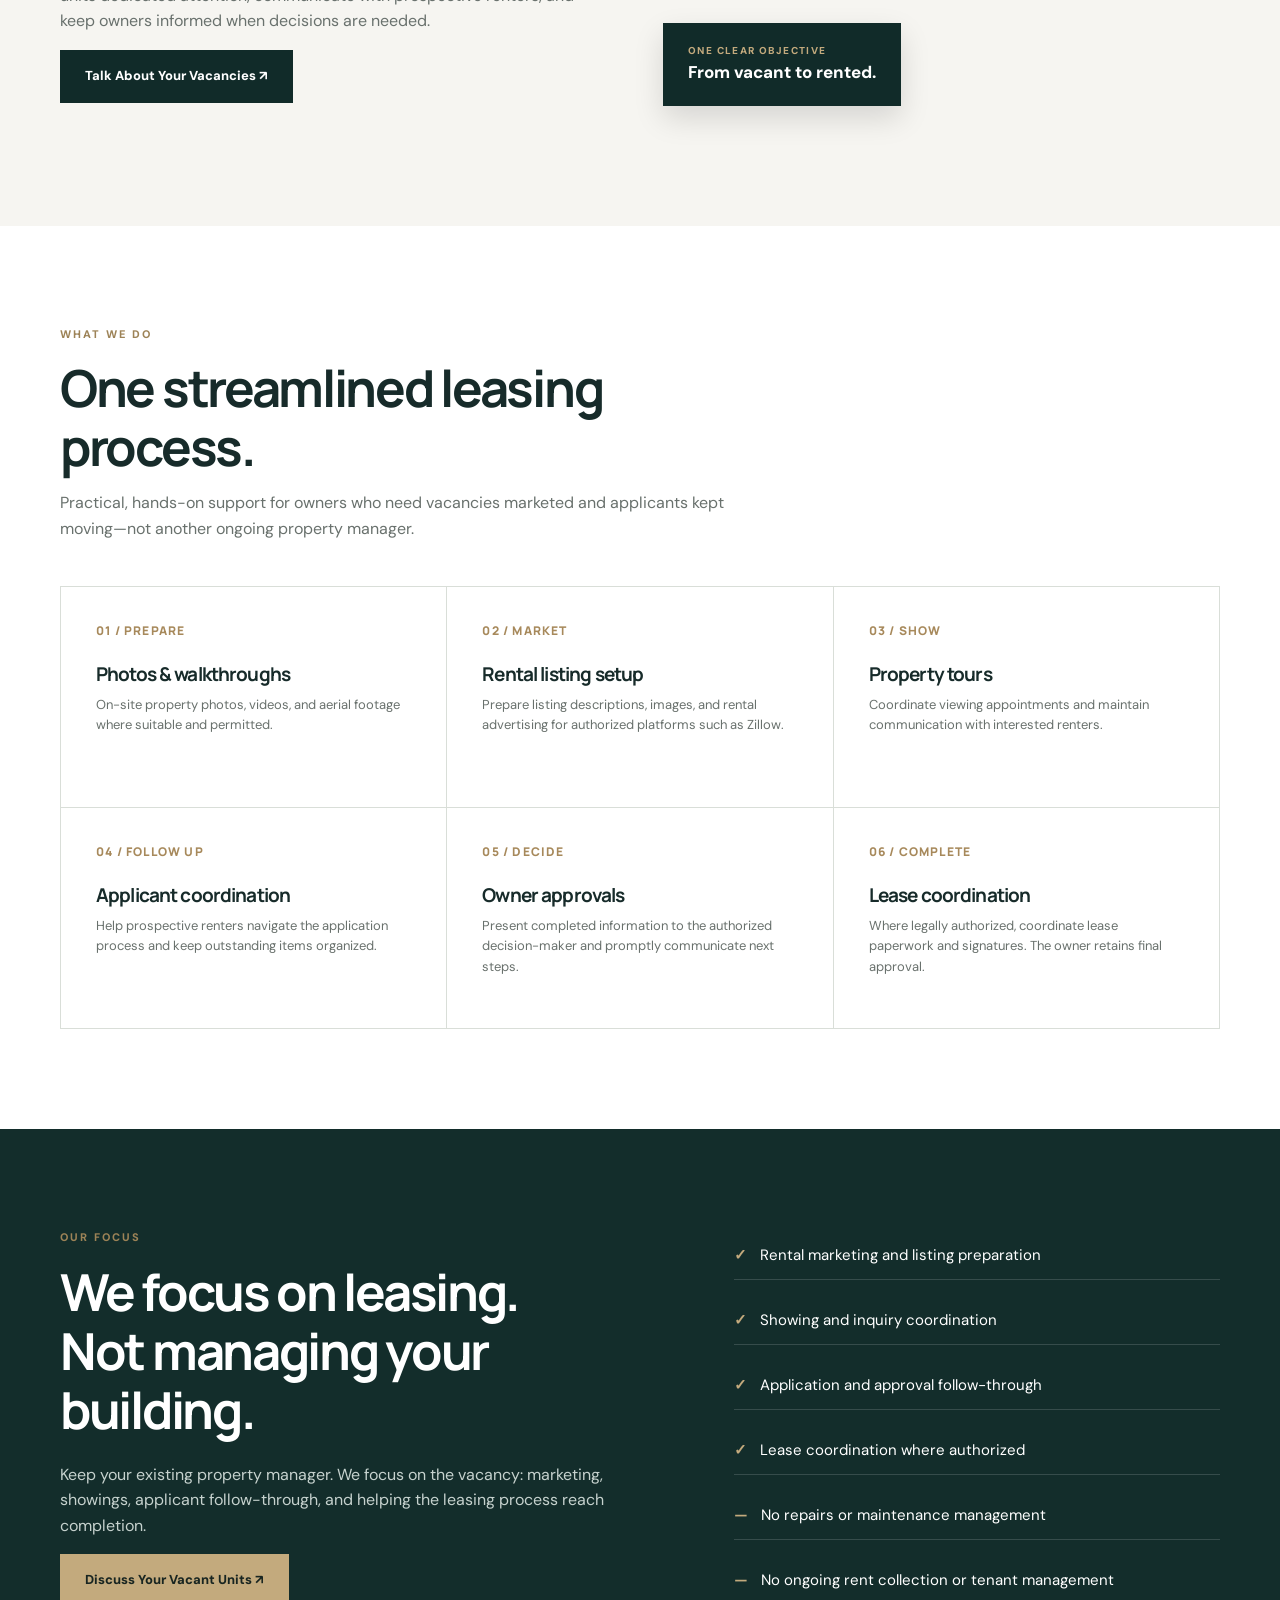
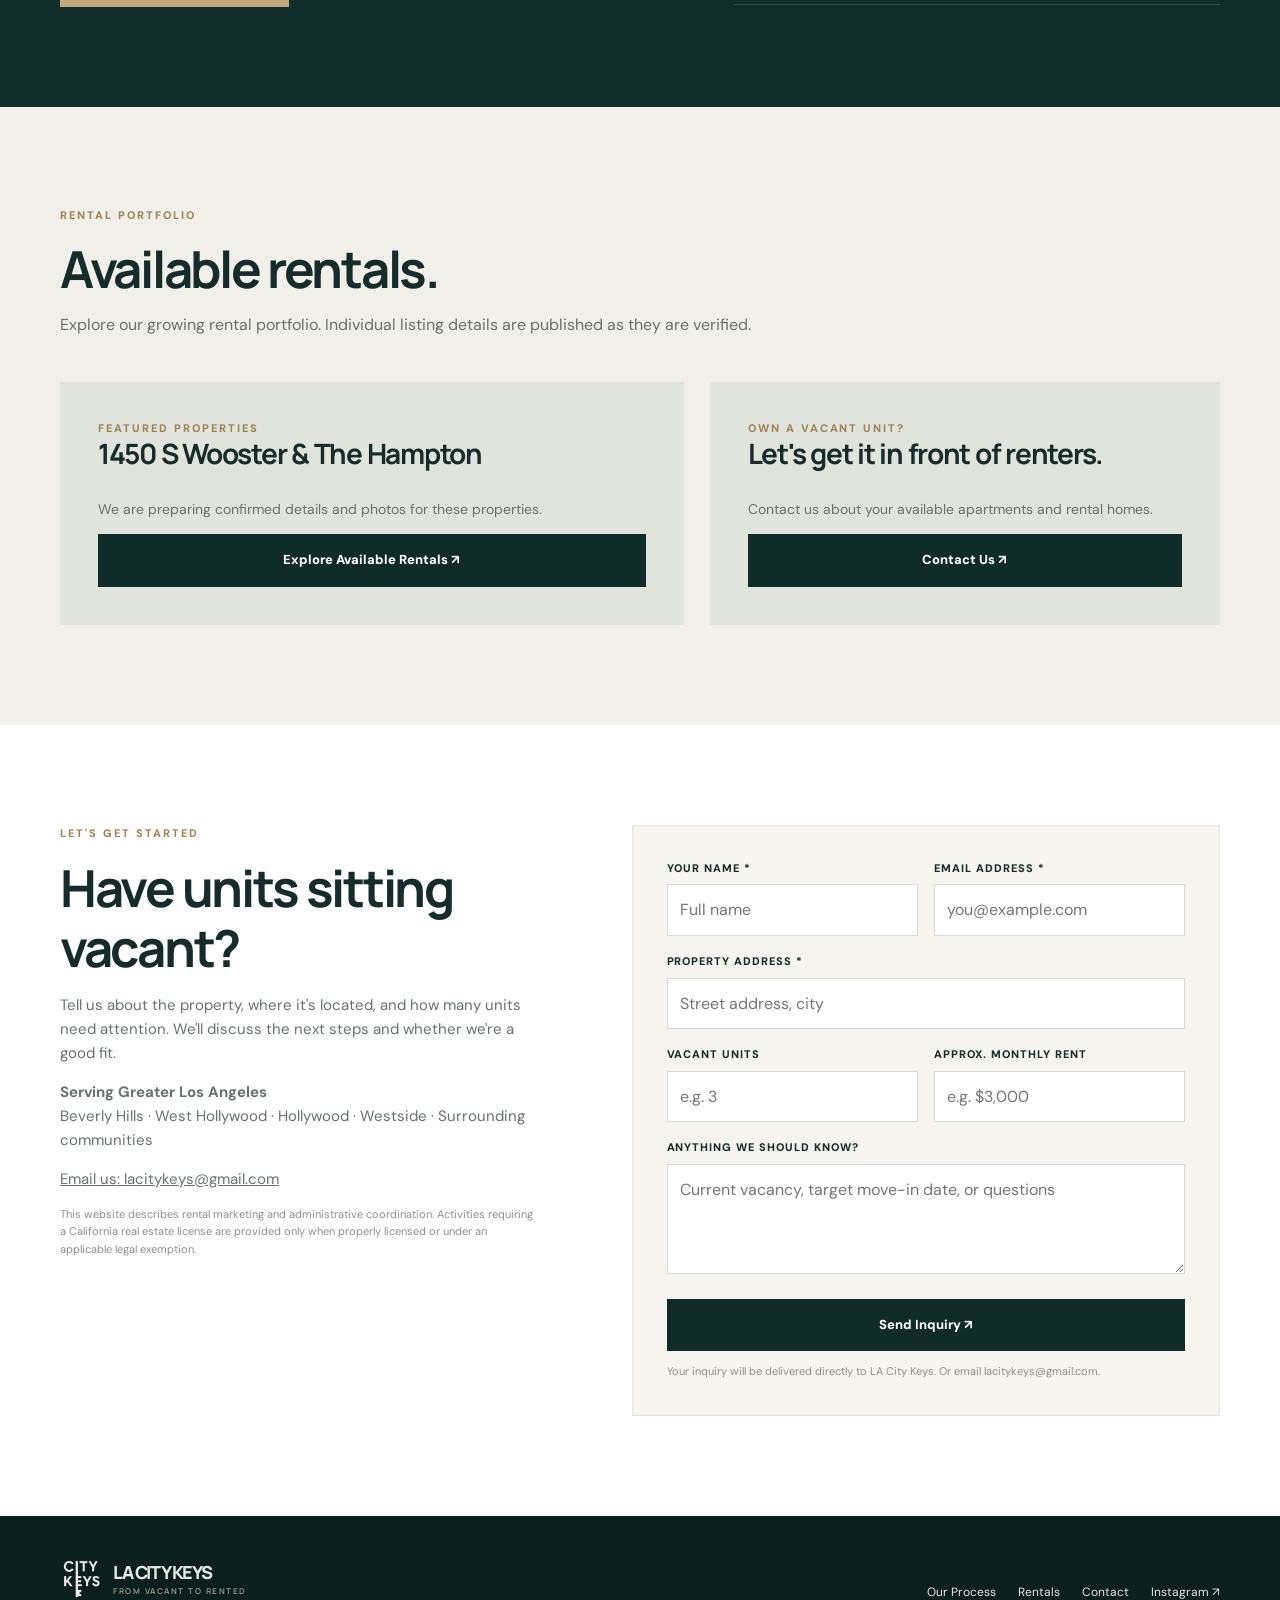
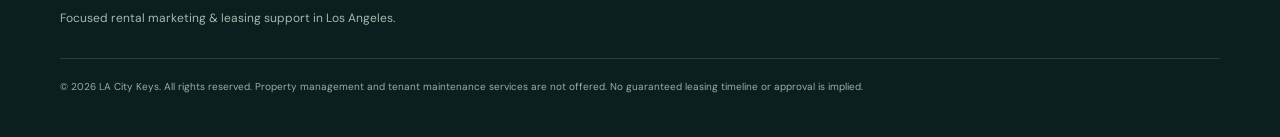
==== commit 06d42359: "Add files via upload" ====
--- a/index.html
+++ b/index.html
@@ -52,14 +52,16 @@
 </div></section>
 <section class="portfolio" id="rentals"><div class="wrap"><div class="section-head"><div class="eyebrow">RENTAL PORTFOLIO</div><h2>Available rentals.</h2><p>Explore our growing rental portfolio. Individual listing details are published as they are verified.</p></div><div class="portfolio-grid"><div class="portfolio-aside"><div class="eyebrow">FEATURED PROPERTIES</div><h3>1450 S Wooster &amp; The Hampton</h3><p>We are preparing confirmed details and photos for these properties.</p><a class="btn btn-dark" href="rentals.html">Explore Available Rentals ↗</a></div><div class="portfolio-aside"><div class="eyebrow">OWN A VACANT UNIT?</div><h3>Let's get it in front of renters.</h3><p>Contact us about your available apartments and rental homes.</p><a class="btn btn-dark" href="contact.html">Contact Us ↗</a></div></div></div></section>
 <section class="contact" id="contact"><div class="wrap contact-grid">
-<div><div class="eyebrow">LET'S GET STARTED</div><h2>Have units sitting vacant?</h2><p>Tell us about the property, where it's located, and how many units need attention. We'll discuss the next steps and whether we're a good fit.</p><p><strong>Serving Greater Los Angeles</strong><br/>Beverly Hills · West Hollywood · Hollywood · Westside · Surrounding communities</p><p><a href="https://www.instagram.com/lacitykeys/" rel="noopener noreferrer" style="text-decoration:underline" target="_blank">View our Instagram @lacitykeys ↗</a></p><p class="fine">This website describes rental marketing and administrative coordination. Activities requiring a California real estate license are provided only when properly licensed or under an applicable legal exemption.</p></div>
-<form class="form" id="ownerForm" onsubmit="return submitInquiry(event)">
-<div class="two"><div class="field"><label for="name">Your name *</label><input autocomplete="name" id="name" placeholder="Full name" required=""/></div><div class="field"><label for="contact">Email or phone *</label><input id="contact" placeholder="How can we reach you?" required=""/></div></div>
-<div class="field"><label for="address">Property address *</label><input id="address" placeholder="Street address, city" required=""/></div>
-<div class="two"><div class="field"><label for="units">Vacant units</label><input id="units" inputmode="numeric" placeholder="e.g. 3"/></div><div class="field"><label for="rent">Approx. monthly rent</label><input id="rent" placeholder="e.g. $3,000"/></div></div>
-<div class="field"><label for="details">Anything we should know?</label><textarea id="details" placeholder="Current vacancy, target move-in date, or questions"></textarea></div>
-<button class="btn btn-dark" type="submit">Copy Inquiry ↗</button>
-<p class="fine" style="margin:12px 0 0">This form copies your inquiry for sending to @lacitykeys on Instagram. A direct submission system will be connected before launch.</p>
+<div><div class="eyebrow">LET'S GET STARTED</div><h2>Have units sitting vacant?</h2><p>Tell us about the property, where it's located, and how many units need attention. We'll discuss the next steps and whether we're a good fit.</p><p><strong>Serving Greater Los Angeles</strong><br/>Beverly Hills · West Hollywood · Hollywood · Westside · Surrounding communities</p><p><a href="mailto:lacitykeys@gmail.com" style="text-decoration:underline">Email us: lacitykeys@gmail.com</a></p><p class="fine">This website describes rental marketing and administrative coordination. Activities requiring a California real estate license are provided only when properly licensed or under an applicable legal exemption.</p></div>
+<form class="form" id="ownerForm" action="https://formspree.io/f/xrppovqv" method="POST" onsubmit="return submitInquiry(event)">
+<input type="hidden" name="_subject" value="LA City Keys — New Property Owner Inquiry"/>
+<div class="two"><div class="field"><label for="name">Your name *</label><input autocomplete="name" id="name" name="name" placeholder="Full name" required=""/></div><div class="field"><label for="contact">Email address *</label><input id="contact" name="email" type="email" autocomplete="email" placeholder="you@example.com" required=""/></div></div>
+<div class="field"><label for="address">Property address *</label><input id="address" name="address" placeholder="Street address, city" required=""/></div>
+<div class="two"><div class="field"><label for="units">Vacant units</label><input id="units" name="units" inputmode="numeric" placeholder="e.g. 3"/></div><div class="field"><label for="rent">Approx. monthly rent</label><input id="rent" name="rent" placeholder="e.g. $3,000"/></div></div>
+<div class="field"><label for="details">Anything we should know?</label><textarea id="details" name="details" placeholder="Current vacancy, target move-in date, or questions"></textarea></div>
+<button class="btn btn-dark" type="submit" id="sendInquiry">Send Inquiry ↗</button>
+<p id="formStatus" role="status" aria-live="polite" style="margin:12px 0 0;display:none"></p>
+<p class="fine" style="margin:12px 0 0">Your inquiry will be delivered directly to LA City Keys. Or email <a href="mailto:lacitykeys@gmail.com">lacitykeys@gmail.com</a>.</p>
 </form></div></section>
 </main>
 <footer class="footer"><div class="wrap"><div class="footer-inner"><div><div class="brand" href="index.html"><img alt="City Keys logo" class="brand-logo" src="images/city-keys-logo.png"/><span class="brand-name">LA CITY KEYS<small>FROM VACANT TO RENTED</small></span></div><p>Focused rental marketing &amp; leasing support in Los Angeles.</p></div><div class="footer-links"><a href="index.html#process">Our Process</a><a href="rentals.html">Rentals</a><a href="contact.html">Contact</a><a href="https://www.instagram.com/lacitykeys/">Instagram ↗</a></div></div><div class="legal">© <span data-year=""></span> LA City Keys. All rights reserved. Property management and tenant maintenance services are not offered. No guaranteed leasing timeline or approval is implied.</div></div></footer>
--- a/css/style.css
+++ b/css/style.css
@@ -6,3 +6,6 @@
 
 /* Shared multipage navigation and property portfolio */
 .brand .brand-logo{width:42px;height:42px;object-fit:contain;flex:none}.brand .brand-name{font-size:18px;line-height:1.15}.brand small{margin-top:3px}.footer .brand-logo{filter:invert(1)}.listing-placeholder{height:210px;background:linear-gradient(140deg,#173834,#274b45);display:flex;align-items:center;justify-content:center;flex-direction:column;gap:10px;color:#d8c49f}.listing-placeholder img{width:110px;height:110px;object-fit:contain;filter:invert(1)}.listing-placeholder span{font:700 11px Manrope;letter-spacing:.16em;text-transform:uppercase}.listing .tag{background:#f1eee6;color:#776342}.listing-content .btn{margin-top:14px}.page-hero{background:var(--deep);color:white;padding:86px 0 75px}.page-hero h1{font-size:clamp(38px,5.5vw,68px);margin:15px 0}.page-hero p{color:#d4dfd9;max-width:690px}.rental-grid{display:grid;grid-template-columns:repeat(2,minmax(0,1fr));gap:25px}.rental-card{background:white;border:1px solid #e0e2db}.rental-card .listing-content{padding:28px}.rental-card h3{font-size:24px}.rental-card .address{font-size:13px;color:#69716d}.rental-card .price-note{font-size:13px;font-weight:700;color:#475852}.rental-card .btn{margin-top:15px}.notice{font-size:12px;color:#727b75;margin-top:24px}.contact-page .contact{padding-top:80px}@media(max-width:700px){.rental-grid{grid-template-columns:1fr}.brand .brand-name{font-size:16px}}
+
+/* Property gallery and details: 1450 S Wooster */
+.property-gallery{background:#e8e7e0}.property-main-photo{display:block;width:100%;height:350px;object-fit:cover}.gallery-controls{display:flex;align-items:center;justify-content:space-between;padding:5px 13px;background:#16322e;color:#fff}.gallery-arrow{border:0;background:transparent;color:#fff;font-size:30px;line-height:1;padding:2px 12px;cursor:pointer}.gallery-arrow:hover{color:#d5b984}.gallery-count{font-size:12px;letter-spacing:.09em}.gallery-thumbs{display:flex;gap:6px;overflow-x:auto;padding:8px}.gallery-thumb{padding:0;border:2px solid transparent;flex:0 0 72px;background:none;cursor:pointer}.gallery-thumb:focus-visible{outline:2px solid #c3aa7d}.gallery-thumb img{width:100%;height:55px;object-fit:cover}.property-facts{font-weight:700!important;color:#253c35!important;font-size:13px!important}.property-subheading{font:800 14px Manrope;margin:24px 0 12px}.property-highlights{margin:0 0 18px;padding-left:20px;color:#69716d;font-size:13px;line-height:1.9}.property-disclaimer{border-top:1px solid #e5e5df;padding-top:16px;margin-top:20px;font-size:11px!important;color:#7d827d!important;line-height:1.7}.rental-card .price-note{font-size:15px;font-weight:800}.rental-card .listing-content>p{line-height:1.7}@media(max-width:520px){.property-main-photo{height:270px}.gallery-thumb{flex-basis:60px}.gallery-thumb img{height:48px}}
